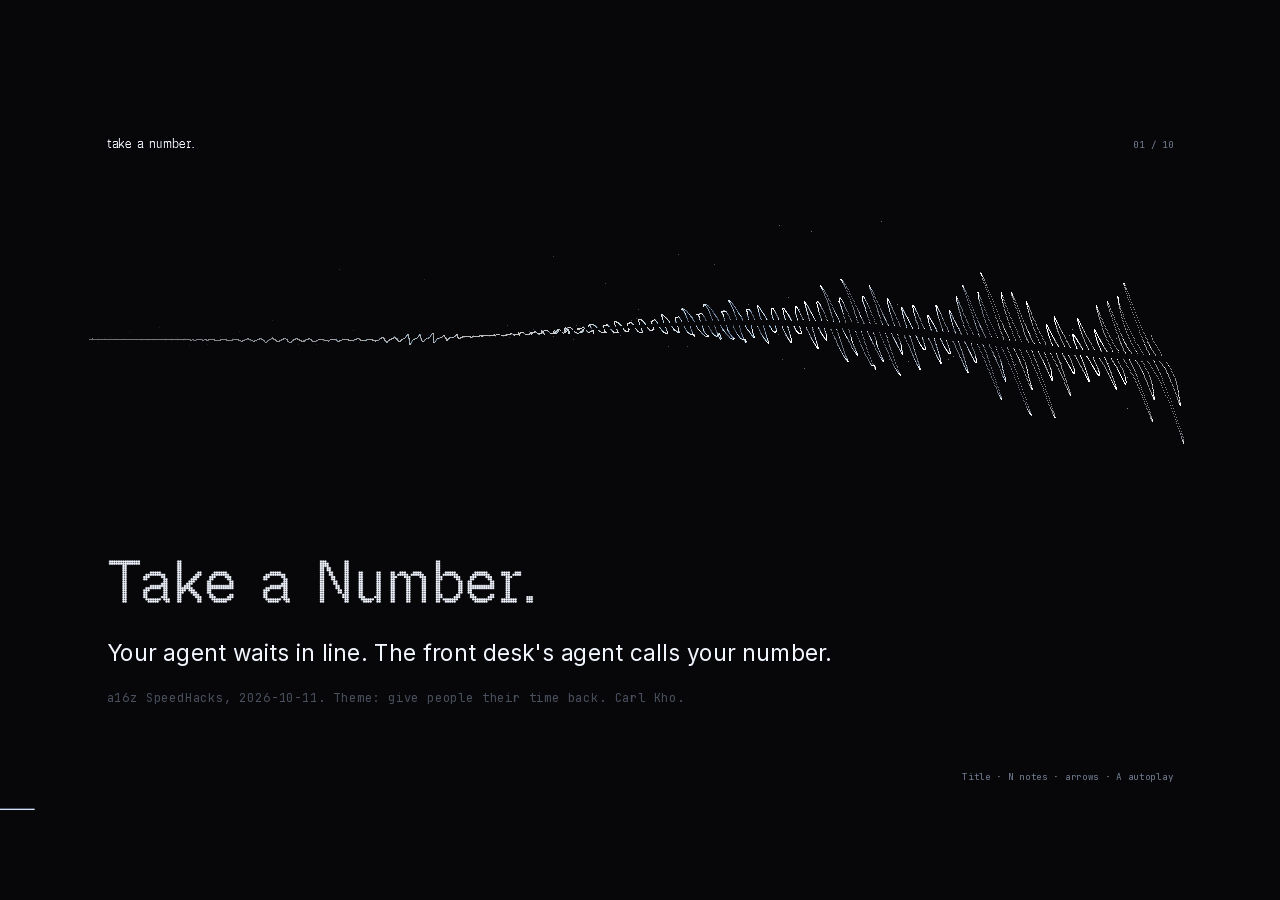
==== deck/index.html @ dac17ded "Demo page (LIVE and REPLAY), record script, real fallback chain, plainer escalation questions" ====
<!doctype html>
<html lang="en">
<head>
<meta charset="utf-8">
<meta name="viewport" content="width=device-width, initial-scale=1">
<meta name="color-scheme" content="dark">
<meta name="theme-color" content="#07070a">
<title>Take a Number. Your agent waits in line.</title>
<style>
/* somach.css: the somach signal language, one stylesheet for every surface.
   Spec: /Users/carl/Downloads/carl/DESIGN_SYSTEM.md (read it first; this file implements it).
   Source of the look: https://somach.life hero, repo /Users/carl/Downloads/carl/md-somach-inc/website.
   Fonts resolve relative to this file (fonts/). For a standalone page run
   `python3 /Users/carl/CODELocalProjects/lifeos/design/kit.py inline page.html`, which inlines
   this file with the fonts as data: URIs. Served apps copy fonts/ and keep the urls same-origin. */

/* ---------- Faces (OFL, licences in fonts/) ---------- */
@font-face { font-family: "Geist Pixel Circle"; src: url("[data-uri]") format("woff2");
  font-weight: 400; font-style: normal; font-display: swap; }
@font-face { font-family: "Geist Pixel Square"; src: url("[data-uri]") format("woff2");
  font-weight: 400; font-style: normal; font-display: swap; }
@font-face { font-family: "Inter"; src: url("[data-uri]") format("woff2");
  font-weight: 100 900; font-style: normal; font-display: swap;
  unicode-range: U+0000-00FF, U+0131, U+0152-0153, U+02BB-02BC, U+02C6, U+02DA, U+02DC, U+0304, U+0308, U+0329, U+2000-206F, U+20AC, U+2122, U+2191, U+2193, U+2212, U+2215, U+FEFF, U+FFFD; }
@font-face { font-family: "JetBrains Mono"; src: url("[data-uri]") format("woff2");
  font-weight: 100 800; font-style: normal; font-display: swap;
  unicode-range: U+0000-00FF, U+0131, U+0152-0153, U+02BB-02BC, U+02C6, U+02DA, U+02DC, U+0304, U+0308, U+0329, U+2000-206F, U+20AC, U+2122, U+2191, U+2193, U+2212, U+2215, U+FEFF, U+FFFD; }

/* ---------- Tokens (contrast is on --void) ---------- */
:root {
  color-scheme: dark;
  --void: #07070a;                          /* page, canvas clear, theme-color */
  --paper: #f2f6ff;                         /* 18.59:1 headlines, titles, primary fill */
  --paper-soft: #a8b4c8;                    /*  9.61:1 body, lede, ok status; dimmest text over a canvas */
  --paper-mute: #737f93;                    /*  4.97:1 meta, eyebrows, index, placeholder, dates in tools */
  --glow: #cfe2ff;                          /* 15.31:1 THE accent: live, hover, focus, selected, wordmark period */
  --fail: #f0b8b0;                          /* 11.68:1 act now */
  --warn: #dbc895;                          /* 12.17:1 act soon */
  --hair: rgba(180, 200, 230, .14);         /*  1.26:1 decorative rules only */
  --line: rgba(180, 200, 230, .28);         /*  1.84:1 table header rule, blockquote rule (decorative) */
  --line-control: #5d6878;                  /*  3.56:1 input and ghost-button borders */
  --line-focus: rgba(207, 226, 255, .55);   /*  5.00:1 focused input border */
  --tint-focus: rgba(255, 255, 255, .04);   /* focused input fill; placeholder stays 4.65:1 */
  --selection: rgba(190, 215, 255, .24);

  --pixel: "Geist Pixel Circle", "JetBrains Mono", ui-monospace, monospace;    /* 20px and up only */
  --pixel-sm: "Geist Pixel Square", "JetBrains Mono", ui-monospace, monospace; /* 11 to 19px */
  --sans: "Inter", system-ui, -apple-system, "Helvetica Neue", sans-serif;
  --mono: "JetBrains Mono", ui-monospace, SFMono-Regular, Menlo, monospace;

  --max: 1200px;
  --gutter: clamp(28px, 12vw, 210px);       /* landing and reading: the zoomed-out look */
}
@media (max-width: 860px) { :root { --gutter: clamp(20px, 6vw, 32px); } }
.tool { --gutter: clamp(16px, 4vw, 48px); }  /* dashboards spend width on data */

/* ---------- Base ---------- */
*, *::before, *::after { box-sizing: border-box; }
html { background: var(--void); font-synthesis: none; -webkit-text-size-adjust: 100%; }
body { margin: 0; background: var(--void); color: var(--paper-soft);
  font: 400 .85rem/1.7 var(--sans); -webkit-font-smoothing: antialiased; }
.tool { font-size: 14px; line-height: 1.5; }
h1, h2, h3, h4, h5, h6, p, ul, ol, figure, blockquote { margin: 0; }
p { text-wrap: pretty; }
em, i, cite { font-style: normal; color: var(--paper); }      /* no italic face is loaded */
strong, b { font-weight: 600; color: var(--paper); }
code, kbd, samp, pre { font-family: var(--mono); font-variant-ligatures: none; }
.num, .tabular { font-variant-numeric: tabular-nums; }
a { color: var(--paper); text-decoration: underline 1px var(--paper-mute); text-underline-offset: 3px; }
a:hover { color: var(--glow); text-decoration-color: var(--glow); }
hr { border: 0; border-top: 1px solid var(--hair); margin: 0; }
:focus-visible { outline: 2px solid var(--glow); outline-offset: 3px; }   /* never a radius */
::selection { background: var(--selection); color: #fff; }
.sr-only { position: absolute; width: 1px; height: 1px; margin: -1px; overflow: hidden;
  clip-path: inset(50%); white-space: nowrap; border: 0; }

/* ---------- Type roles ---------- */
.display-1, .display-2, .verdict, .numeral, .prose h1 {
  font-family: var(--pixel); font-weight: 400; letter-spacing: .01em; color: var(--paper); text-wrap: balance; hyphens: none; }
.display-1 { font-size: clamp(1.5rem, 3.4vw, 2.6rem); line-height: 1.1; max-width: 14em; }
.display-2 { font-size: clamp(1.25rem, 2.4vw, 1.9rem); line-height: 1.15; max-width: 18em; }
.numeral { font-size: clamp(2rem, 5vw, 3.6rem); line-height: 1; letter-spacing: 0; }
.px { font-family: var(--pixel-sm); font-weight: 400; letter-spacing: .04em; }    /* 11 to 19px labels */
.wordmark { font: 400 14px/1 var(--pixel-sm); letter-spacing: .02em; color: var(--paper); text-decoration: none; }
.wordmark i { color: var(--glow); }
.lede { font-size: clamp(.82rem, 1vw, .92rem); line-height: 1.62; color: var(--paper-soft); max-width: 32em; }
.title { font: 600 1rem/1.3 var(--sans); letter-spacing: -.02em; color: var(--paper); }
.eyebrow { font: 500 11px/16px var(--mono); letter-spacing: .2em; text-transform: uppercase; color: var(--paper-mute); }
.index { font: 400 11px/16px var(--mono); letter-spacing: .2em; color: var(--paper-mute); }
.meta { font: 400 11px/16px var(--mono); letter-spacing: .04em; color: var(--paper-mute); }

/* ---------- Controls: hard corners, 44px, on void ---------- */
input, button, select, textarea { font: inherit; color: inherit; border-radius: 0; }
.label { display: block; margin-bottom: 8px; font: 500 11px/16px var(--mono); letter-spacing: .12em;
  text-transform: uppercase; color: var(--paper-mute); }
.field { min-height: 44px; padding: 11px 13px; font: 400 12px/1.6 var(--mono); letter-spacing: .02em;
  color: var(--paper); background: transparent; border: 1px solid var(--line-control); outline: none;
  transition: border-color .18s ease, background-color .18s ease; }
.field::placeholder { color: var(--paper-mute); opacity: 1; }
.field:focus-visible { border-color: var(--line-focus); background: var(--tint-focus); outline: 2px solid var(--glow); outline-offset: 3px; }
.field-error { margin-top: 8px; font: 400 13px/1.5 var(--sans); color: var(--fail); }
.btn { min-height: 44px; padding: 0 20px; font: 400 12px/1 var(--pixel-sm); letter-spacing: .12em;
  text-transform: uppercase; color: var(--void); background: var(--paper); border: 1px solid var(--paper);
  cursor: pointer; transition: background-color .18s ease, color .18s ease; }
.btn:hover:not(:disabled) { background: transparent; color: var(--paper); }
.btn:active:not(:disabled) { transform: translateY(1px); }
.btn:disabled { opacity: .55; cursor: default; }
.btn--ghost { color: var(--paper); background: transparent; border-color: var(--line-control); }
.btn--ghost:hover:not(:disabled) { border-color: var(--paper); }
.row { display: flex; flex-wrap: wrap; gap: 10px; }
.row .field { flex: 1 1 12rem; min-width: 0; }
@media (max-width: 860px), (pointer: coarse) { .field { font-size: 16px; } }   /* iOS zooms below 16px */
@media (max-width: 860px) { .row .field, .row .btn { flex: 1 1 100%; } }

/* ---------- Page frame ---------- */
.page { max-width: var(--max); margin: 0 auto; padding: 0 var(--gutter) 64px; }
.page.flush { padding-bottom: 0; }
.section { padding: clamp(64px, 8vw, 104px) 0; border-top: 1px solid var(--hair); }
.measure { max-width: 32em; }   /* about 66 characters of Inter; left-aligned, never centred */
.measure > p + p { margin-top: 18px; }

/* ---------- Landing hero (somach.life) ---------- */
.signal-hero { position: relative; min-height: 100svh; display: flex; flex-direction: column; overflow: hidden; }
.signal-field { position: absolute; inset: 0; width: 100%; height: 100%; z-index: 0; display: block;
  /* The scrim as a mask on the dots, not a void layer over void (that layer bands). */
  -webkit-mask-image: linear-gradient(to top, rgba(0,0,0,.04) 0%, rgba(0,0,0,.12) 30%, rgba(0,0,0,.8) 48%, #000 58%),
                      linear-gradient(100deg, rgba(0,0,0,.28) 0%, rgba(0,0,0,.7) 34%, #000 60%);
  -webkit-mask-composite: source-in;
  mask-image: linear-gradient(to top, rgba(0,0,0,.04) 0%, rgba(0,0,0,.12) 30%, rgba(0,0,0,.8) 48%, #000 58%),
              linear-gradient(100deg, rgba(0,0,0,.28) 0%, rgba(0,0,0,.7) 34%, #000 60%);
  mask-composite: intersect; }
.signal-mast { position: relative; z-index: 2; width: 100%; max-width: var(--max); margin: 0 auto;
  padding: clamp(24px, 4vw, 44px) var(--gutter) 0; display: flex; align-items: baseline; gap: 18px; }
.signal-hero-inner { position: relative; z-index: 2; width: 100%; max-width: var(--max);
  margin: auto auto 0; padding: 0 var(--gutter) clamp(40px, 6vw, 72px); }
.signal-hero-copy { max-width: 26rem; }
.signal-hero-copy .lede { margin-top: 16px; }
.signal-hero-copy .row { margin-top: 28px; }
@media (max-width: 860px) {
  .signal-hero { min-height: auto; }
  .signal-field { position: relative; height: 46svh; min-height: 260px; max-height: 420px;
    -webkit-mask-image: none; mask-image: none; }
  .signal-hero-inner { margin-top: 0; padding-top: clamp(18px, 4vw, 28px); padding-bottom: clamp(48px, 9vw, 72px); }
  .signal-hero-copy { max-width: none; }
}

/* Status trace: the live rule. The block is the pointer target, not the canvas. */
.trace { margin-top: 14px; padding: 10px 0; cursor: crosshair; }
.trace canvas { display: block; width: 100%; height: 56px; }
.trace--busy canvas { height: 24px; }

/* Ordered process, 2 to 4 steps only (Intent, Signal, Text). Parallel items are rows. */
.steps { display: grid; grid-template-columns: repeat(auto-fit, minmax(12rem, 1fr)); gap: clamp(28px, 4vw, 56px);
  list-style: none; padding: 0; }
.steps .title { margin-top: 14px; }
.steps p { margin-top: 10px; font-size: .82rem; line-height: 1.65; }

/* Dated list (the build log idiom; phone-first pages use it instead of a table). */
.log-list { list-style: none; padding: 0; }
.log-item { border-bottom: 1px solid var(--hair); }
.log-item:last-child { border-bottom: 0; }
.log-row { display: flex; align-items: baseline; gap: 16px; width: 100%; padding: 13px 0; background: none;
  border: 0; color: inherit; text-align: left; font: inherit; cursor: pointer; }
.log-date { flex-shrink: 0; min-width: 88px; font: 400 11.5px/1.6 var(--pixel-sm); letter-spacing: .04em; color: var(--paper-soft); }
.log-title { font-size: .84rem; color: var(--paper); transition: color .15s ease; }
button.log-row:hover .log-title, button.log-row:focus-visible .log-title { color: var(--glow); }
.log-toggle { margin-left: auto; font-family: var(--mono); color: var(--paper-mute); }
.log-detail { padding: 0 0 17px calc(88px + 16px); max-width: 36rem; font-size: .8rem; line-height: 1.65; }
.log-year { margin-top: 30px; font: 400 11px/1.6 var(--pixel-sm); letter-spacing: .16em; color: var(--paper-soft); }
@media (max-width: 640px) {
  .log-row { display: block; position: relative; padding-right: 28px; }
  .log-date { display: block; margin-bottom: 3px; }
  .log-toggle { position: absolute; right: 0; top: 12px; }
  .log-detail { padding-left: 0; }
}

/* NOW line. The live dot pulses twice (4.8 s), then holds: WCAG 2.2.2. */
.now { display: flex; align-items: baseline; gap: 12px; margin-top: 24px; }
.now-label { flex-shrink: 0; display: inline-flex; align-items: center; gap: 8px; font: 400 11px/1 var(--pixel-sm);
  letter-spacing: .08em; text-transform: uppercase; color: var(--glow); }
.now-dot { display: inline-block; width: 7px; height: 7px; border-radius: 50%; background: var(--glow);
  box-shadow: 0 0 10px var(--glow); animation: pulse 2.4s ease-in-out 2; }
@keyframes pulse { 50% { opacity: .3; } }

/* ---------- Tools: mast, verdict, readouts, regions ---------- */
.mast { display: flex; align-items: baseline; gap: 16px; padding: 24px 0 32px; }
.mast .meta { margin-left: auto; }
.verdict { margin: 0; font-size: clamp(1.25rem, 2.4vw, 1.9rem); line-height: 1.15; max-width: 24em; }
.verdict.fail { color: var(--fail); }
.verdict + .meta { margin-top: 8px; }
.readouts { display: grid; grid-template-columns: repeat(auto-fill, minmax(160px, 1fr)); column-gap: 24px; margin: 32px 0; }
.readout { border-top: 1px solid var(--hair); padding-top: 16px; }
.readout b { display: block; font: 400 28px/1 var(--pixel); color: var(--paper); }
.readout b.live { font-family: var(--mono); font-weight: 400; }   /* numbers that update live use Mono */
.readout span { display: block; margin-top: 8px; font: 500 11px/16px var(--mono); letter-spacing: .12em;
  text-transform: uppercase; color: var(--paper-mute); }
.region { border-top: 1px solid var(--hair); padding: 24px 0 32px; }
.region.fail { border-top-color: var(--fail); }
.region-head { display: flex; align-items: baseline; gap: 12px; margin: 0 0 16px; font: 500 11px/16px var(--mono);
  letter-spacing: .2em; text-transform: uppercase; color: var(--paper-mute); }
.region-head .st { margin-left: auto; }
.empty { margin: 0; padding: 16px 0; font: 400 13px/1.5 var(--sans); color: var(--paper-mute); }
.empty.err { color: var(--fail); }

/* ---------- Status: a dot plus a word, always both ----------
   filled = the signal arrived; ring = an expected signal is missing.
   Warm means act (fail now, warn soon). Cool means fine. */
.st { white-space: nowrap; font: 500 11px/16px var(--mono); letter-spacing: .08em; text-transform: uppercase; }
.st::before { content: ""; display: inline-block; width: 6px; height: 6px; margin-right: 8px; border-radius: 50%;
  background: currentColor; vertical-align: 1px; }
.st.ok { color: var(--paper-soft); }
.st.fail, .st.stale { color: var(--fail); }
.st.warn, .st.deferred { color: var(--warn); }
.st.running { color: var(--glow); }
.st.off { color: var(--paper-mute); }
.st:is(.stale, .deferred, .off)::before { background: none; border: 1.5px solid currentColor; }
.st.running::before { box-shadow: 0 0 10px var(--glow); animation: pulse 2.4s ease-in-out 2; }

/* ---------- Tables ---------- */
.tbl-wrap { margin: 0 -6px; padding: 0 6px; }   /* room for focus rings */
.tbl { width: 100%; border-collapse: collapse; font: 400 13px/20px var(--sans); }
.tbl th { position: sticky; top: 0; z-index: 1; background: var(--void); padding: 0 12px 8px; text-align: left;
  vertical-align: bottom; white-space: nowrap; border-bottom: 1px solid var(--line);
  font: 500 11px/16px var(--mono); letter-spacing: .1em; text-transform: uppercase; color: var(--paper-mute); }
.tbl td { padding: 8px 12px; border-bottom: 1px solid var(--hair); vertical-align: baseline; }
.tbl tr:last-child td { border-bottom: 0; }
.tbl :is(th, td):first-child { padding-left: 0; }
.tbl :is(th, td):last-child { padding-right: 0; }
.tbl td.t { color: var(--paper); }
.tbl td.t a { color: inherit; text-decoration: none; }
.tbl td.t a:hover { color: var(--glow); }
.tbl :is(td.id, td.num, td.date) { font: 400 12px/20px var(--mono); white-space: nowrap; }
.tbl td.date { color: var(--paper-mute); }
.tbl .num { text-align: right; }
.tbl td.sum { max-width: 48ch; }
@media (max-width: 860px) { .tbl-wrap { overflow-x: auto; } .tbl .p3 { display: none; } }
@media (max-width: 640px) { .tbl .p2 { display: none; } }
@media (pointer: coarse) { .tbl td { padding-block: 12px; } }

/* Dot-series charts (SomachSignal.drawDotSeries); size the canvas, the script fills it. */
.spark { display: inline-block; width: 96px; height: 20px; vertical-align: -4px; }
.chart { display: block; width: 100%; height: 120px; }

/* ---------- Reading (mdview, generated records) ---------- */
.prose { max-width: 32em; font: 400 16px/1.65 var(--sans); color: var(--paper-soft); }
.prose > * + * { margin-top: 16px; }
.prose h1 { font-size: 32px; line-height: 1.15; margin-bottom: 8px; }
.prose h1.long { font: 600 28px/1.2 var(--sans); letter-spacing: -.01em; }   /* titles over 40 characters */
.prose h2 { margin-top: 48px; padding-top: 24px; border-top: 1px solid var(--hair);
  font: 600 20px/1.3 var(--sans); letter-spacing: -.01em; color: var(--paper); }
.prose h3 { margin-top: 32px; font: 600 16px/1.35 var(--sans); color: var(--paper); }
.prose :is(h4, h5, h6) { margin-top: 24px; font: 500 11px/16px var(--mono); letter-spacing: .2em;
  text-transform: uppercase; color: var(--paper-mute); }
.prose :is(ul, ol) { padding-left: 24px; }
.prose li + li { margin-top: 4px; }
.prose li::marker { color: var(--paper-mute); }
.prose ol > li::marker { font: 400 12px var(--mono); }
.prose blockquote { padding-left: 16px; border-left: 1px solid var(--line); }
.prose :not(pre) > code { padding: 1px 4px; font-size: .875em; color: var(--paper); background: rgba(180, 200, 230, .07); }
.prose pre { padding: 16px 0; overflow-x: auto; border-top: 1px solid var(--hair); border-bottom: 1px solid var(--hair);
  font: 400 13px/20px var(--mono); color: var(--paper); }
.prose table { width: 100%; border-collapse: collapse; font-size: 14px; }
.prose th { padding: 0 12px 8px 0; text-align: left; border-bottom: 1px solid var(--line);
  font: 500 11px/16px var(--mono); letter-spacing: .1em; text-transform: uppercase; color: var(--paper-mute); }
.prose td { padding: 8px 12px 8px 0; border-bottom: 1px solid var(--hair); }
.prose img { max-width: 100%; height: auto; }
.prose .src { font: 400 11px/16px var(--mono); color: var(--paper-mute); word-break: break-all; }

/* ---------- Motion and failure ---------- */
@media (prefers-reduced-motion: reduce) {
  *, *::before, *::after { animation: none !important; transition: none !important; scroll-behavior: auto !important; }
}
/* Silence is the bug: kit.py's font check sets this attribute when a face fails to load. */
html[data-fonts-missing]::before { content: "FONTS MISSING: " attr(data-fonts-missing); position: fixed; inset: 0 0 auto;
  z-index: 2147483647; padding: 6px 12px; font: 12px/1.4 ui-monospace, monospace; color: var(--void); background: var(--fail); }

</style>
<style>
/* One 1920x1080 stage, one timeline. window.seek(ms) is the only clock, so a keypress, autoplay, the PDF and a
   frame-by-frame render all draw the same thing. Source: deck/src.html. Build: kit.py inline src.html -o index.html */
html,body{height:100%;overflow:hidden;background:var(--void)}
#stage{position:fixed;left:50%;top:50%;width:1920px;height:1080px;transform:translate(-50%,-50%) scale(var(--s,1));transform-origin:center center;background:var(--void)}
.beat{position:absolute;inset:0;display:none;width:1920px;height:1080px;overflow:hidden;background:var(--void)}
.beat.cur{display:block}
canvas.dots{position:absolute;left:0;top:0;width:1920px;height:1080px}
#field{position:absolute!important;left:0;top:0;width:1920px!important;height:1080px!important;min-height:0;max-height:none}
.t{position:absolute;left:160px;font-family:var(--pixel);font-weight:400;color:var(--paper);letter-spacing:.01em;line-height:1.1;white-space:nowrap;will-change:transform,opacity}
.t.h{font-size:88px}
.t.m{font-size:56px}
.t.s{font-size:40px;color:var(--paper-soft)}
.i{position:absolute;left:160px;font:400 28px/1.4 var(--sans);color:var(--paper-soft);white-space:nowrap}
.i.p{color:var(--paper)}
.mn{position:absolute;font:400 18px/24px var(--mono);letter-spacing:.04em;color:var(--paper-mute);white-space:nowrap}
.code{position:absolute;font:400 36px/1.2 var(--mono);color:var(--paper);white-space:nowrap;font-variant-ligatures:none}
.px{position:absolute;font:400 20px/24px var(--pixel-sm);letter-spacing:.04em;color:var(--paper-soft);white-space:nowrap}
.glow{color:var(--glow)}
.fail{color:var(--fail)}
.warn{color:var(--warn)}
.mute{color:var(--paper-mute)}
.wm{position:absolute;left:160px;top:72px;font-size:18px}
.pg{position:absolute;right:160px;top:72px;font:400 14px/20px var(--mono);letter-spacing:.04em;color:var(--paper-mute)}
#hud{position:absolute;right:160px;bottom:40px;font:400 14px/20px var(--mono);letter-spacing:.04em;color:var(--paper-mute)}
#bar{position:absolute;left:0;bottom:0;height:2px;background:var(--glow);width:0}
.word{display:inline-block;will-change:transform,opacity}
#drawer{position:absolute;left:0;right:0;bottom:0;background:var(--void);border-top:1px solid var(--line);padding:20px 160px 28px;font:400 20px/29px var(--sans);display:none;max-height:420px;overflow:auto;color:var(--paper-soft);z-index:9}
body.shownotes #drawer{display:block}
#drawer .k{font:400 14px/20px var(--mono);letter-spacing:.04em;color:var(--paper-mute);margin-bottom:8px}
#drawer p{margin:0 0 8px}
#drawer p b{color:var(--glow);font-weight:400}
/* print: every beat stacked at its last frame, one per page */
html.print,body.print{overflow:visible;height:auto}
body.print #stage{position:static;transform:none;width:1920px;height:auto}
body.print .beat{position:relative;display:block;page-break-after:always;break-after:page}
body.print #hud,body.print #bar,body.print #drawer{display:none}
/* phone: every beat stacked at its last frame, scaled to the width, notes under each */
html.phone,body.phone{overflow:auto;height:auto}
body.phone #stage{position:static;transform:none;width:100%;height:auto}
body.phone .beat{position:relative;display:block;transform-origin:top left;transform:scale(var(--k));margin-bottom:calc(1080px * var(--k) - 1080px)}
body.phone #hud,body.phone #bar,body.phone #drawer{display:none}
body.phone .pnotes{padding:12px 16px 28px;border-top:1px solid var(--hair);font:400 15px/1.5 var(--sans);color:var(--paper-soft);background:var(--void)}
body.phone .pnotes p{margin:0 0 8px}
body.phone .pnotes b{color:var(--glow);font-weight:400}
body.phone .pnotes .k{font:400 11px/16px var(--mono);letter-spacing:.04em;color:var(--paper-mute);margin-bottom:6px}
</style>
</head>
<body>
<div id="stage">
  <div id="beats"></div>
  <div id="hud"></div>
  <div id="bar"></div>
  <div id="drawer"></div>
</div>
<script>
/* signal.js: the somach signal material for any page, no dependencies.
 *
 * Port of SignalField.tsx and StatusTrace.tsx from the somach.life repo
 * (/Users/carl/Downloads/carl/md-somach-inc/website/components/signal/, commit bd3e145).
 * The drawing math is copied expression for expression, so a frame drawn here is
 * pixel-identical to the live site; `node verify.mjs` checks exactly that.
 * Behaviour follows /Users/carl/Downloads/carl/DESIGN_SYSTEM.md section 6: settle after
 * 5 s without input, pause offscreen and in background tabs, 60 fps cap, touch pluck,
 * one static frame under prefers-reduced-motion.
 *
 * Classic script, defines window.SomachSignal. In a standalone file inline it in a
 * <script> (kit.py inline does that); in a served app load it same-origin.
 *
 *   SomachSignal.mountSignalField(canvas, opts) -> { destroy, pause, resume, surge(on) }
 *   SomachSignal.mountStatusTrace(canvas, opts) -> { destroy, pause, resume, burst(power, u) }
 *   SomachSignal.drawSignalFrame(canvas, { t: 6.2 })   static strand (OG images, PDFs, slides)
 *   SomachSignal.drawTraceFrame(canvas, { t: 3.1 })    static trace
 *   SomachSignal.drawDotSeries(canvas, values, opts)    a page's own data in the dot material
 */
(function (root) {
  "use strict";

  const { sin, cos, min, max, floor, round, abs, random, exp } = Math;
  const VOID = "#07070a";

  // ---------------------------------------------------------------- the strand

  const VW = 1400;
  const VH = 440;
  const X_LEAD = 0.07 * VW;
  const X_SPAN = 0.84 * VW;
  // Bands split the point INDEX range (not u): stop = floor(end * count).
  const BANDS = [
    { end: 0.34, fill: "rgba(126,158,204,0.34)" },
    { end: 0.64, fill: "rgba(174,204,240,0.40)" },
    { end: 0.85, fill: "rgba(220,236,255,0.46)" },
    { end: 1.0, fill: "rgba(246,250,255,0.55)" },
  ];

  const FIELD_DEFAULTS = {
    interactionEl: undefined, // default canvas.parentElement
    surgeEl: undefined, // default interactionEl.querySelector(".signal-title")
    orientation: "auto", // "auto" | "landscape" | "vertical"
    verticalQuery: "(max-width: 860px)",
    opaque: false, // true = clear to void (live site, with the overlay scrim); false = transparent, use the CSS mask
    t0: 0.6,
    tStatic: 6.2,
    maxPoints: 30000,
    minPoints: 11000,
    dprCap: 2,
    maxFps: 60,
    idleStopMs: 5000, // 0 = never settle (breaks WCAG 2.2.2 unless the page has a pause control)
    pauseOffscreen: true,
  };

  function smoothstep(x) {
    const v = min(1, max(0, x));
    return v * v * (3 - 2 * v);
  }

  function gauss(x, sigma) {
    return exp(-(x * x) / (2 * sigma * sigma));
  }

  function dprOf(cap) {
    return min(root.devicePixelRatio || 1, cap);
  }

  function decorate(canvas) {
    if (!canvas.hasAttribute("role") && !canvas.hasAttribute("aria-label")) {
      canvas.setAttribute("aria-hidden", "true");
      canvas.setAttribute("role", "presentation");
    }
  }

  function fieldGeometry(canvas, o) {
    const dpr = dprOf(o.dprCap);
    const rect = canvas.getBoundingClientRect();
    const width = max(1, floor(rect.width * dpr));
    const height = max(1, floor(rect.height * dpr));
    // Assigning canvas.width clears the bitmap even when unchanged.
    if (canvas.width !== width) canvas.width = width;
    if (canvas.height !== height) canvas.height = height;
    const dot = max(1, round(dpr));
    const rotated =
      o.orientation === "vertical" ? true
      : o.orientation === "landscape" ? false
      : root.matchMedia(o.verticalQuery).matches;
    const u0 = rotated ? 0.3 : 0;
    const xStart = X_LEAD + u0 * X_SPAN;
    const xEnd = X_LEAD + X_SPAN;
    const usedLength = xEnd - xStart;
    let scale, originX, originY, pixelLength;
    if (rotated) {
      const inset = height * 0.03;
      const avail = height - inset * 2;
      scale = min(avail / usedLength, width / (VH * 0.9));
      originX = width / 2;
      originY = inset + (avail - usedLength * scale) / 2 - xStart * scale;
      pixelLength = usedLength * scale;
    } else {
      scale = width / VW;
      originX = 0;
      const cssHeight = rect.height;
      const lift = min(1, max(0, (cssHeight - 600) / 200));
      const anchor = 0.26 + lift * 0.14;
      originY = height * anchor - (VH / 2) * scale;
      pixelLength = usedLength * scale;
    }
    const count = floor(min(o.maxPoints, max(o.minPoints, pixelLength * 16)));
    return { dpr, width, height, dot, rotated, u0, scale, originX, originY, count };
  }

  function drawField(ctx, G, st, opaque) {
    const { width, height, dot, rotated, u0, scale, originX, originY, count } = G;
    const t = st.t;
    const energy = st.energy;
    const pr = min(width, height) * 0.24;
    const pr2 = pr * pr;
    const plucked = st.pStrength > 0.01;

    if (opaque) {
      ctx.fillStyle = VOID;
      ctx.fillRect(0, 0, width, height);
    } else {
      ctx.clearRect(0, 0, width, height);
    }
    ctx.globalCompositeOperation = "lighter";

    let i = 1;
    for (let b = 0; b < BANDS.length; b++) {
      const stop = floor(BANDS[b].end * count);
      ctx.fillStyle = BANDS[b].fill;
      for (; i <= stop; i++) {
        const u = u0 + (i / count) * (1 - u0);
        const s = u * 46;
        const g = smoothstep((u - 0.04) / 0.92);
        const k = (3 + cos(s - t)) * cos(i / 31);
        const e = s / 7 - 12;
        const d = (k * k + e * e) / 26;
        const c = d - t / 3;
        const q =
          2.5 * sin(k * 2) +
          0.35 / k +
          (s / 20) * k * (8 + 2.5 * sin(e * 41 - d * 3.5 + t));

        const vx = X_LEAD + u * X_SPAN + q * 0.4 * g;
        const vy =
          VH / 2 +
          (q * sin(c) * 0.85 + 20 * sin(t / 4 + e)) *
            (0.1 + g * (0.85 + energy * 0.4));

        let x = rotated ? originX + (VH / 2 - vy) * scale : originX + vx * scale;
        let y = rotated ? originY + vx * scale : originY + vy * scale;

        if (plucked) {
          const dx = x - st.px;
          const dy = y - st.py;
          const d2 = dx * dx + dy * dy;
          if (d2 < pr2) {
            const f = 1 - d2 / pr2;
            const wob =
              sin(t * 9 + u * 90) *
              f * f * st.pStrength * pr * 0.2 * (1 - g * 0.45);
            if (rotated) x += wob;
            else y += wob;
          }
        }

        if (x < 0 || x >= width || y < 0 || y >= height) continue;
        ctx.fillRect(x | 0, y | 0, dot, dot);
      }
    }
    ctx.globalCompositeOperation = "source-over";
  }

  function fieldState(t) {
    return { t, energy: 0, energyTarget: 0, px: 0, py: 0, pTX: 0, pTY: 0, pStrength: 0, pTarget: 0, rest: 1 };
  }

  function drawSignalFrame(canvas, options) {
    const o = Object.assign({}, FIELD_DEFAULTS, { t: FIELD_DEFAULTS.tStatic, energy: 0 }, options || {});
    decorate(canvas);
    const ctx = canvas.getContext("2d", { alpha: !o.opaque });
    if (!ctx) throw new Error("signal.js: no 2d context");
    const st = fieldState(o.t);
    st.energy = o.energy;
    drawField(ctx, fieldGeometry(canvas, o), st, o.opaque);
  }

  // One loop driver shared by both canvases: settle, offscreen, background tab,
  // reduced motion, fps cap. `step(dt, now)` advances state and returns true while
  // something is still changing; `draw()` paints.
  function makeLoop(canvas, o, hooks) {
    let raf = 0;
    let last = 0;
    let lastDraw = 0;
    let lastInput = 0;
    let paused = false;
    let visible = typeof document === "undefined" || document.visibilityState !== "hidden";
    let onscreen = true;
    let reduced = false;
    let rest = 1;

    const running = () => !reduced && !paused && visible && onscreen;

    const frame = (now) => {
      raf = 0;
      if (!running()) return;
      if (o.maxFps > 0 && lastDraw && now - lastDraw < 1000 / o.maxFps - 2.5) {
        raf = requestAnimationFrame(frame);
        return;
      }
      const dt = last ? min((now - last) / 1000, 0.05) : 0;
      last = now;
      lastDraw = now;
      const idle = !hooks.exemptFromIdle() && o.idleStopMs > 0 && now - lastInput > o.idleStopMs;
      rest += ((idle ? 0 : 1) - rest) * min(1, dt * 4);
      const changing = hooks.step(dt * rest, dt, now);
      hooks.draw();
      const settled = idle && rest < 0.01 && !changing;
      if (!settled) raf = requestAnimationFrame(frame);
    };

    const wake = () => {
      lastInput = root.performance.now();
      if (!raf && running()) {
        last = 0;
        raf = requestAnimationFrame(frame);
      }
    };

    const stop = () => {
      if (raf) cancelAnimationFrame(raf);
      raf = 0;
    };

    const onVisibility = () => {
      visible = document.visibilityState !== "hidden";
      if (visible) wake();
      else stop();
    };

    let io = null;
    if (o.pauseOffscreen && typeof IntersectionObserver !== "undefined") {
      io = new IntersectionObserver((entries) => {
        const entry = entries[entries.length - 1];
        onscreen = entry.isIntersecting;
        if (onscreen) wake();
        else stop();
      }, { threshold: 0 });
      io.observe(canvas);
    }
    document.addEventListener("visibilitychange", onVisibility);

    return {
      wake,
      stop,
      redrawIfIdle() {
        if (!raf) hooks.draw();
      },
      setReduced(r) {
        reduced = r;
        if (r) stop();
      },
      pause() {
        paused = true;
        stop();
      },
      resume() {
        paused = false;
        wake();
      },
      destroy() {
        stop();
        if (io) io.disconnect();
        document.removeEventListener("visibilitychange", onVisibility);
      },
    };
  }

  function on(el, type, fn, list) {
    if (!el) return;
    el.addEventListener(type, fn);
    list.push(() => el.removeEventListener(type, fn));
  }

  function mountSignalField(canvas, options) {
    const o = Object.assign({}, FIELD_DEFAULTS, options || {});
    if (o.interactionEl === undefined) o.interactionEl = canvas.parentElement;
    if (o.surgeEl === undefined) {
      o.surgeEl = o.interactionEl ? o.interactionEl.querySelector(".signal-title") : null;
    }
    decorate(canvas);
    const ctx = canvas.getContext("2d", { alpha: !o.opaque });
    if (!ctx) throw new Error("signal.js: no 2d context");

    const mq = root.matchMedia("(prefers-reduced-motion: reduce)");
    let st = fieldState(o.t0);
    let G = fieldGeometry(canvas, o);
    let detach = [];
    let releaseTimer = 0;
    let surgeTimer = 0;

    const loop = makeLoop(canvas, o, {
      exemptFromIdle: () => false,
      step(dtRest, dt) {
        st.t += dtRest * (0.45 + st.energy * 0.3);
        st.pStrength += (st.pTarget - st.pStrength) * min(1, dt * 5);
        st.px += (st.pTX - st.px) * min(1, dt * 10);
        st.py += (st.pTY - st.py) * min(1, dt * 10);
        st.energy += (st.energyTarget - st.energy) * min(1, dt * 4);
        return (
          abs(st.pTarget - st.pStrength) > 0.01 ||
          abs(st.energyTarget - st.energy) > 0.01 ||
          abs(st.pTX - st.px) > 0.5 ||
          abs(st.pTY - st.py) > 0.5
        );
      },
      draw() {
        drawField(ctx, G, st, o.opaque);
      },
    });

    const toDevice = (ev) => {
      const r = canvas.getBoundingClientRect();
      return [(ev.clientX - r.left) * G.dpr, (ev.clientY - r.top) * G.dpr];
    };
    const release = () => {
      clearTimeout(releaseTimer);
      releaseTimer = setTimeout(() => {
        st.pTarget = 0;
        loop.wake();
      }, 400);
    };
    const surge = (onOff) => {
      st.energyTarget = onOff ? 1 : 0;
      loop.wake();
    };

    const attach = () => {
      const zone = o.interactionEl;
      on(zone, "pointermove", (ev) => {
        const p = toDevice(ev);
        st.pTX = p[0];
        st.pTY = p[1];
        // First contact snaps, so the ripple starts under the pointer.
        if (st.pStrength < 0.02) {
          st.px = st.pTX;
          st.py = st.pTY;
        }
        st.pTarget = 1;
        loop.wake();
      }, detach);
      on(zone, "pointerdown", (ev) => {
        const p = toDevice(ev);
        st.pTX = st.px = p[0];
        st.pTY = st.py = p[1];
        st.pTarget = 1;
        clearTimeout(releaseTimer);
        loop.wake();
      }, detach);
      on(zone, "pointerup", (ev) => {
        if (ev.pointerType !== "mouse") release();
      }, detach);
      on(zone, "pointercancel", release, detach);
      on(zone, "pointerleave", (ev) => {
        if (ev.pointerType === "mouse") {
          st.pTarget = 0;
          loop.wake();
        } else {
          release();
        }
      }, detach);
      const title = o.surgeEl;
      on(title, "pointerenter", (ev) => {
        if (ev.pointerType !== "touch") surge(true);
      }, detach);
      on(title, "pointerleave", (ev) => {
        if (ev.pointerType !== "touch") surge(false);
      }, detach);
      on(title, "pointerdown", (ev) => {
        if (ev.pointerType !== "touch") return;
        surge(true);
        clearTimeout(surgeTimer);
        surgeTimer = setTimeout(() => surge(false), 1200);
      }, detach);
      on(title, "focusin", () => surge(true), detach);
      on(title, "focusout", () => surge(false), detach);
    };

    const setup = () => {
      if (mq.matches) {
        // One fixed pose, no listeners, no loop.
        loop.setReduced(true);
        st = fieldState(o.tStatic);
        G = fieldGeometry(canvas, o);
        drawField(ctx, G, st, o.opaque);
      } else {
        loop.setReduced(false);
        st = fieldState(o.t0);
        G = fieldGeometry(canvas, o);
        attach();
        loop.wake();
      }
    };
    const teardown = () => {
      detach.forEach((off) => off());
      detach = [];
      clearTimeout(releaseTimer);
      clearTimeout(surgeTimer);
      loop.stop();
    };

    const ro = new ResizeObserver(() => {
      G = fieldGeometry(canvas, o);
      loop.redrawIfIdle();
    });
    ro.observe(canvas);
    const onMq = () => {
      teardown();
      setup();
    };
    mq.addEventListener("change", onMq);
    setup();

    return {
      destroy() {
        teardown();
        ro.disconnect();
        mq.removeEventListener("change", onMq);
        loop.destroy();
      },
      pause: loop.pause,
      resume: loop.resume,
      surge,
    };
  }

  // ----------------------------------------------------------- the status trace

  const TRACE_VH = 100;
  const TRACE_DEFAULTS = {
    interactionEl: undefined, // default canvas.parentElement (the block, not the 56px canvas)
    mode: "ambient", // "ambient" (live site) | "events" (only burst() calls) | "busy" (loading)
    t0: 0,
    tStatic: 3.1,
    maxSamples: 2200,
    maxBursts: 15,
    dprCap: 2,
    maxFps: 60,
    idleStopMs: 5000,
    pauseOffscreen: true,
  };

  function seedBursts() {
    // Off-screen seeds so the line is never caught empty on first paint.
    return [
      { u: 0.2, speed: 0.055, life: 1, power: 0.55 },
      { u: -0.35, speed: 0.045, life: 1, power: 0.42 },
    ];
  }

  function traceGeometry(canvas, o) {
    const dpr = dprOf(o.dprCap);
    const rect = canvas.getBoundingClientRect();
    const width = max(1, floor(rect.width * dpr));
    const height = max(1, floor(rect.height * dpr));
    if (canvas.width !== width) canvas.width = width;
    if (canvas.height !== height) canvas.height = height;
    const dot = max(1, round(dpr));
    const count = min(o.maxSamples, max(320, floor(width / dot)));
    return { dpr, width, height, dot, count };
  }

  function drawTrace(ctx, G, s) {
    const { width, height, dot, count } = G;
    const t = s.t;
    ctx.clearRect(0, 0, width, height);
    ctx.globalCompositeOperation = "lighter";
    const midY = height / 2;
    const scaleY = height / TRACE_VH;
    for (let i = 0; i < count; i++) {
      const u = i / (count - 1);
      const x = u * (width - dot);
      let amp = 0.55 + 0.3 * sin(u * 38 + t * 1.4) * sin(u * 7 - t * 0.6);
      for (const b of s.bursts) {
        const d = u - b.u;
        const shape = d < 0 ? gauss(d, 0.009) : gauss(d, 0.042);
        amp += shape * b.power * 48 * b.life;
      }
      if (s.strength > 0.01 && s.px >= 0) {
        const d = (x - s.px) / width;
        const near = gauss(d, 0.07);
        amp += near * s.strength * (7 + 5 * sin(u * 120 + t * 16));
      }
      const wobble = sin(u * 210 + t * 5) * 0.5;
      const y = midY + (amp * wobble + sin(u * 61 - t * 2) * amp * 0.5) * scaleY;
      const heat = min(1, abs(amp) / 14);
      ctx.fillStyle = `rgba(${150 + heat * 96}, ${178 + heat * 72}, ${212 + heat * 43}, ${0.2 + heat * 0.5})`;
      ctx.fillRect(x | 0, y | 0, dot, dot);
    }
    ctx.globalCompositeOperation = "source-over";
  }

  function traceState(t, mode) {
    return { t, bursts: mode === "events" ? [] : seedBursts(), px: -1, pTargetX: -1, strength: 0, targetStrength: 0 };
  }

  function drawTraceFrame(canvas, options) {
    const o = Object.assign({}, TRACE_DEFAULTS, { t: TRACE_DEFAULTS.tStatic }, options || {});
    decorate(canvas);
    const ctx = canvas.getContext("2d", { alpha: true });
    if (!ctx) throw new Error("signal.js: no 2d context");
    drawTrace(ctx, traceGeometry(canvas, o), traceState(o.t, o.mode));
  }

  function mountStatusTrace(canvas, options) {
    const o = Object.assign({}, TRACE_DEFAULTS, options || {});
    if (o.interactionEl === undefined) o.interactionEl = canvas.parentElement;
    decorate(canvas);
    const ctx = canvas.getContext("2d", { alpha: true });
    if (!ctx) throw new Error("signal.js: no 2d context");

    const mq = root.matchMedia("(prefers-reduced-motion: reduce)");
    let s = traceState(o.t0, o.mode);
    let G = traceGeometry(canvas, o);
    let detach = [];
    let sinceSpawn = 0;
    // FIX vs the shipped component: draw the next interval once per spawn, so
    // bursts arrive irregularly (1.1 to 2.9 s) instead of near a 1.3 s metronome.
    const nextInterval = () => (o.mode === "busy" ? 0.4 + random() * 0.4 : 1.1 + random() * 1.8);
    let nextSpawn = nextInterval();
    let releaseTimer = 0;

    const spawn = (u, power) => {
      if (s.bursts.length >= o.maxBursts) return;
      s.bursts.push({ u, speed: 0.035 + random() * 0.05, life: 1, power });
    };

    const loop = makeLoop(canvas, o, {
      exemptFromIdle: () => o.mode === "busy" || (o.mode === "events" && s.bursts.length > 0),
      step(dtRest, dt) {
        s.t += dtRest;
        if (o.mode !== "events") {
          sinceSpawn += dtRest;
          if (sinceSpawn > nextSpawn) {
            sinceSpawn = 0;
            nextSpawn = nextInterval();
            spawn(-0.08, 0.3 + random() * 0.4);
          }
        }
        for (const b of s.bursts) {
          b.u += b.speed * dtRest;
          if (b.u > 0.55) b.life -= dtRest * 0.55;
        }
        for (let i = s.bursts.length - 1; i >= 0; i--) {
          if (s.bursts[i].u > 1.25 || s.bursts[i].life <= 0) s.bursts.splice(i, 1);
        }
        s.strength += (s.targetStrength - s.strength) * min(1, dt * 6);
        s.px += (s.pTargetX - s.px) * min(1, dt * 12);
        return abs(s.targetStrength - s.strength) > 0.01 || abs(s.pTargetX - s.px) > 0.5;
      },
      draw() {
        drawTrace(ctx, G, s);
      },
    });

    const xOf = (ev) => {
      const rect = canvas.getBoundingClientRect();
      return { dev: (ev.clientX - rect.left) * G.dpr, frac: (ev.clientX - rect.left) / max(1, rect.width) };
    };

    const attach = () => {
      const zone = o.interactionEl;
      on(zone, "pointermove", (ev) => {
        const p = xOf(ev);
        if (s.strength < 0.02) s.px = p.dev;
        s.pTargetX = p.dev;
        s.targetStrength = 1;
        loop.wake();
      }, detach);
      // Entering spawns a burst under the pointer: the line answers you.
      on(zone, "pointerenter", (ev) => {
        if (ev.pointerType === "touch") return;
        spawn(max(0, xOf(ev).frac - 0.02), 0.5);
        loop.wake();
      }, detach);
      on(zone, "pointerdown", (ev) => {
        if (ev.pointerType === "mouse") return;
        const p = xOf(ev);
        s.px = s.pTargetX = p.dev;
        s.targetStrength = 1;
        spawn(max(0, p.frac - 0.02), 0.5);
        clearTimeout(releaseTimer);
        loop.wake();
      }, detach);
      const release = () => {
        clearTimeout(releaseTimer);
        releaseTimer = setTimeout(() => {
          s.targetStrength = 0;
          loop.wake();
        }, 400);
      };
      on(zone, "pointerup", (ev) => {
        if (ev.pointerType !== "mouse") release();
      }, detach);
      on(zone, "pointercancel", release, detach);
      on(zone, "pointerleave", (ev) => {
        if (ev.pointerType === "mouse") {
          s.targetStrength = 0;
          loop.wake();
        } else {
          release();
        }
      }, detach);
    };

    const setup = () => {
      if (mq.matches) {
        loop.setReduced(true);
        s = traceState(o.tStatic, o.mode);
        G = traceGeometry(canvas, o);
        drawTrace(ctx, G, s);
      } else {
        loop.setReduced(false);
        s = traceState(o.t0, o.mode);
        G = traceGeometry(canvas, o);
        attach();
        loop.wake();
      }
    };
    const teardown = () => {
      detach.forEach((off) => off());
      detach = [];
      clearTimeout(releaseTimer);
      loop.stop();
    };

    const ro = new ResizeObserver(() => {
      G = traceGeometry(canvas, o);
      loop.redrawIfIdle();
    });
    ro.observe(canvas);
    const onMq = () => {
      teardown();
      setup();
    };
    mq.addEventListener("change", onMq);
    setup();

    return {
      destroy() {
        teardown();
        ro.disconnect();
        mq.removeEventListener("change", onMq);
        loop.destroy();
      },
      pause: loop.pause,
      resume: loop.resume,
      // One real event, one burst. Never fake events on a dashboard.
      burst(power, u) {
        spawn(u === undefined ? 0.02 : u, power === undefined ? 0.5 : power);
        if (mq.matches) drawTrace(ctx, G, s);
        else loop.wake();
      },
    };
  }

  // ------------------------------------------------------ data in the material

  const SERIES_DEFAULTS = {
    color: "#a8b4c8", // paper-soft
    lastColor: "#cfe2ff", // glow, the newest sample only
    outColor: "#f0b8b0", // fail, samples past the threshold
    threshold: null,
    thresholdAbove: true, // true: values > threshold are out; false: values < threshold
    min: null,
    max: null,
    dot: 2, // CSS px per sample
    join: true, // 1 CSS px dots every 2 CSS px between samples
    fade: false, // older samples dimmer (.35 to 1)
    pad: 2, // CSS px
    dprCap: 2,
    label: "", // aria-label; generated from the data when empty
    unit: "",
  };

  function drawDotSeries(canvas, values, options) {
    const o = Object.assign({}, SERIES_DEFAULTS, options || {});
    const ctx = canvas.getContext("2d", { alpha: true });
    if (!ctx) throw new Error("signal.js: no 2d context");
    const dpr = dprOf(o.dprCap);
    const rect = canvas.getBoundingClientRect();
    const width = max(1, floor(rect.width * dpr));
    const height = max(1, floor(rect.height * dpr));
    if (canvas.width !== width) canvas.width = width;
    if (canvas.height !== height) canvas.height = height;
    ctx.clearRect(0, 0, width, height);

    const pts = [];
    (values || []).forEach((v, i) => {
      if (typeof v === "number" && isFinite(v)) pts.push([i, v]);
    });
    const n = (values || []).length;
    const unit = o.unit ? " " + o.unit : "";
    canvas.setAttribute("role", "img");
    canvas.removeAttribute("aria-hidden");
    if (!pts.length) {
      canvas.setAttribute("aria-label", o.label || "No data");
      return;
    }
    const vals = pts.map((p) => p[1]);
    const lo = o.min !== null ? o.min : Math.min.apply(null, vals);
    const hi = o.max !== null ? o.max : Math.max.apply(null, vals);
    const span = hi - lo || 1;
    const dotPx = max(1, round(o.dot * dpr));
    const one = max(1, round(dpr));
    const pad = o.pad * dpr;
    const xOf = (i) => pad + (n > 1 ? i / (n - 1) : 0.5) * (width - 2 * pad - dotPx);
    const yOf = (v) => pad + (1 - (v - lo) / span) * (height - 2 * pad - dotPx);
    const isOut = (v) =>
      o.threshold !== null && (o.thresholdAbove ? v > o.threshold : v < o.threshold);

    if (o.join) {
      ctx.fillStyle = o.color;
      ctx.globalAlpha = 0.55;
      const step = 2 * dpr;
      for (let k = 1; k < pts.length; k++) {
        const x0 = xOf(pts[k - 1][0]) + dotPx / 2;
        const y0 = yOf(pts[k - 1][1]) + dotPx / 2;
        const x1 = xOf(pts[k][0]) + dotPx / 2;
        const y1 = yOf(pts[k][1]) + dotPx / 2;
        const len = Math.hypot(x1 - x0, y1 - y0);
        const m = floor(len / step);
        for (let j = 1; j < m; j++) {
          const f = j / m;
          ctx.fillRect((x0 + (x1 - x0) * f) | 0, (y0 + (y1 - y0) * f) | 0, one, one);
        }
      }
      ctx.globalAlpha = 1;
    }
    pts.forEach((p, k) => {
      const last = k === pts.length - 1;
      ctx.globalAlpha = o.fade && !last ? 0.35 + 0.65 * (k / max(1, pts.length - 1)) : 1;
      ctx.fillStyle = isOut(p[1]) ? o.outColor : last ? o.lastColor : o.color;
      const size = last ? max(dotPx, round(3 * dpr)) : dotPx;
      ctx.fillRect(xOf(p[0]) | 0, yOf(p[1]) | 0, size, size);
    });
    ctx.globalAlpha = 1;

    const latest = vals[vals.length - 1];
    canvas.setAttribute(
      "aria-label",
      o.label || `${pts.length} samples, latest ${latest}${unit}, range ${lo}${unit} to ${hi}${unit}`
    );
  }

  root.SomachSignal = {
    mountSignalField,
    mountStatusTrace,
    drawSignalFrame,
    drawTraceFrame,
    drawDotSeries,
    VERSION: "2026-10-02",
  };
})(typeof window !== "undefined" ? window : globalThis);

</script>
<script>
(function(){
'use strict';
const Q=new URLSearchParams(location.search);
const PRINT=Q.get('print')==='1';
const RENDER=Q.has('t')||Q.get('render')==='1';
const AUTOPLAY=Q.get('autoplay')==='1';
const $=(s,r)=>(r||document).querySelector(s);
const stage=$('#stage');const host=$('#beats');
const clamp=(x,a,b)=>Math.max(a,Math.min(b,x));
const seg=(ms,a,d)=>clamp((ms-a)/d,0,1);
const eo=t=>1-Math.pow(1-t,3), ei=t=>t*t*t, eio=t=>t<.5?4*t*t*t:1-Math.pow(-2*t+2,3)/2;
const lerp=(a,b,t)=>a+(b-a)*t;
const GLOW=[207,226,255],PAPER=[242,246,255],SOFT=[168,180,200],MUTE=[115,127,147],FAIL=[240,184,176],WARN=[219,200,149];
const rgba=(c,a)=>`rgba(${c[0]},${c[1]},${c[2]},${clamp(a,0,1).toFixed(3)})`;
function rng(seed){let s=seed>>>0;return()=>{s=(s*1664525+1013904223)>>>0;return s/4294967296}}
const pad=n=>String(n).padStart(2,'0');

/* ---- the partner slide reads from this table. Keep it true to the code: integrations/*.py ---- */
/* mark: 'real' = a filled square, 'part' = a half-built square, 'none' = a ring */
const PARTNERS=[
  {name:'Dial',what:'texts the person one yes or no question',mark:'part',status:'coded to their API, simulated here'},
  {name:'Darwin',what:'lists the front desk where agents search',mark:'part',status:'listing built, not submitted'},
  {name:'Keewano',what:'answers how long, and why, from the events',mark:'part',status:'seam cut, JSONL behind it'},
  {name:'Alike, Sparta',what:'',mark:'none',status:'not used'}
];

/* ---- tiny DOM helpers ---- */
function el(tag,cls,html,style){const e=document.createElement(tag);if(cls)e.className=cls;if(html!=null)e.innerHTML=html;if(style)Object.assign(e.style,style);return e}
function tx(b,cls,html,x,y,style){const e=el('div',cls,html,style);e.style.left=x+'px';e.style.top=y+'px';b.appendChild(e);return e}
function words(e){const ws=e.textContent.split(' ');e.innerHTML=ws.map(w=>'<span class="word">'+w+'</span>').join(' ');return Array.from(e.querySelectorAll('.word'))}
function riseWords(ws,ms,a,per,d){ws.forEach((w,i)=>{const p=eo(seg(ms,a+i*per,d));w.style.opacity=p.toFixed(3);w.style.transform=`translateY(${lerp(28,0,p).toFixed(1)}px)`})}
function fade(e,ms,a,d){e.style.opacity=eo(seg(ms,a,d)).toFixed(3)}
function canvas(b){const c=document.createElement('canvas');c.className='dots';c.width=1920;c.height=1080;c.setAttribute('aria-hidden','true');b.appendChild(c);return c.getContext('2d')}
/* the dot material: 2px squares */
function dot(g,x,y,c,a,s){g.fillStyle=rgba(c,a);g.fillRect(Math.round(x),Math.round(y),s||2,s||2)}
function block(g,x,y,w,h,c,a,st,s){st=st||6;s=s||2;g.fillStyle=rgba(c,a);for(let yy=0;yy<h;yy+=st)for(let xx=0;xx<w;xx+=st)g.fillRect(Math.round(x+xx),Math.round(y+yy),s,s)}
function dline(g,x0,y0,x1,y1,c,a,gap,s){const L=Math.hypot(x1-x0,y1-y0);const n=Math.max(1,Math.floor(L/(gap||8)));g.fillStyle=rgba(c,a);for(let k=0;k<=n;k++){const t=k/n;g.fillRect(Math.round(lerp(x0,x1,t)),Math.round(lerp(y0,y1,t)),s||2,s||2)}}
function drect(g,x,y,w,h,c,a,gap,s){dline(g,x,y,x+w,y,c,a,gap,s);dline(g,x+w,y,x+w,y+h,c,a,gap,s);dline(g,x+w,y+h,x,y+h,c,a,gap,s);dline(g,x,y+h,x,y,c,a,gap,s)}
function box(g,x,y,w,h,c,a,p,lw){if(p<=0)return;g.strokeStyle=rgba(c,a);g.lineWidth=lw||2;const L=2*(w+h);g.setLineDash([L*p,L]);g.strokeRect(x,y,w,h);g.setLineDash([])}
/* a lease: a row of dots that empties from the right. p = share already spent */
function lease(g,cx,y,p,c,n){n=n||20;for(let k=0;k<n;k++){const lit=k<Math.ceil(n*(1-p));if(lit)dot(g,cx-n*4+k*8,y,c||GLOW,.95,4);else dot(g,cx-n*4+k*8+1,y+1,MUTE,.5,2)}}
function quad(x0,y0,cx,cy,x1,y1,t){const u=1-t;return [u*u*x0+2*u*t*cx+t*t*x1,u*u*y0+2*u*t*cy+t*t*y1]}

/* ============ beats: each {id,name,dur,build(el)->{seek(ms)}} ============ */
const BEATS=[];

/* 01 title: the strand, the name, the plain sentence */
BEATS.push({id:'title',name:'Title',dur:6000,build(b){
  const c=document.createElement('canvas');c.className='dots signal-field';c.id='field';c.setAttribute('aria-hidden','true');b.appendChild(c);
  const h=tx(b,'t h signal-title','Take a Number.',160,690);
  const i=tx(b,'i p','Your agent waits in line. The front desk\'s agent calls your number.',160,820,{fontSize:'34px'});
  const m=tx(b,'mn','a16z SpeedHacks, 2026-10-11. Theme: give people their time back. Carl Kho.',160,900);
  const w1=words(h);
  let field=null,drawn=false;
  // the canvas must be visible before signal.js measures it, so the strand is made on first use
  function ensure(){if(drawn)return;drawn=true;
    if(!RENDER&&!STATIC){try{field=SomachSignal.mountSignalField(c)}catch(e){console.error('[deck] strand: '+e)}}
    else{try{SomachSignal.drawSignalFrame(c,{t:6.2})}catch(e){console.error('[deck] static strand: '+e)}}}
  return {seek(ms){ensure();riseWords(w1,ms,500,140,600);fade(i,ms,1700,600);fade(m,ms,2500,600);
      if(field&&field.surge)field.surge(ms>400&&ms<2400)},leave(){if(field)field.pause()},enter(){ensure();if(field)field.resume()}}
}});

/* 02 the story, told by the agent: a night passes on a timeline, and the three shifts he wanted empty out */
BEATS.push({id:'story',name:'The story',dur:13000,build(b){
  const g=canvas(b);
  const ey=tx(b,'px glow','TOLD BY CARL\'S AI AGENT',160,126);
  const w1=words(tx(b,'t h','I recommended shifts.',160,170)),w2=words(tx(b,'t h','Then I stopped.',160,270));
  const X0=160,X1=1760,TY=720,SY=500,S=72,N=12;
  const sx=k=>X0+k*(X1-X0-S)/(N-1);
  const WANT={4:.76,7:.92,8:.84},OTHER={1:.62,10:.70};
  const ticks=[[.03,'He asks me to pick shifts','l'],[.30,'I recommend, then wait','l'],[.56,'He goes to sleep','l'],[.95,'By morning, all three are gone','r']];
  const labs=ticks.map(([u,t,side])=>{const e=tx(b,'px',t,0,TY+26);const x=lerp(X0,X1,u);if(side==='r'){e.style.left='auto';e.style.right=(1920-x-2)+'px'}else e.style.left=x+'px';return e});
  labs[3].classList.add('fail');
  const d0=tx(b,'mn','2026-09-28',lerp(X0,X1,.03),TY+56);
  const wl=tx(b,'px glow','the ones he wanted',sx(4),SY-40);
  const foot=tx(b,'i p','He wrote the rule down so no later agent would repeat it.',160,880,{fontSize:'32px'});
  return {seek(ms){fade(ey,ms,100,400);riseWords(w1,ms,300,90,450);riseWords(w2,ms,1500,90,450);
    g.clearRect(0,0,1920,1080);
    const u=eio(seg(ms,2600,7200));const cx=lerp(X0,X1,u);
    for(let k=0;k<N;k++){const p=eo(seg(ms,2000+k*70,400));if(p<=0)continue;const x=sx(k);
      const want=k in WANT;const goneAt=want?WANT[k]:OTHER[k];const gone=goneAt!=null&&u>=goneAt;
      if(!gone)block(g,x,SY,S,S,want&&u>=.30?GLOW:SOFT,(want&&u>=.30?.85:.45)*p,6,2);
      if(want&&u>=.30)box(g,x-6,SY-6,S+12,S+12,gone?FAIL:GLOW,.95,1);
      else if(gone)drect(g,x,SY,S,S,MUTE,.7,8)}
    dline(g,X0,TY,X1,TY,MUTE,.55,8);if(u>0)dline(g,X0,TY,cx,TY,PAPER,.9,8);
    ticks.forEach(([tu],k)=>{const x=lerp(X0,X1,tu);const p=eo(clamp((cx-x)/70,0,1))*(ms>=2600?1:0);labs[k].style.opacity=p.toFixed(3);if(p>0){g.fillStyle=rgba(k===3?FAIL:PAPER,p);g.fillRect(x,TY-8,2,18)}});
    d0.style.opacity=labs[0].style.opacity;
    wl.style.opacity=eo(clamp((u-.30)/.05,0,1)).toFixed(3);
    if(u>0&&u<1){g.fillStyle=rgba(GLOW,.9);g.fillRect(cx,SY-20,2,TY-SY+30)}
    fade(foot,ms,10600,700)}}
}});

/* 03 the general problem: a line that does not move, with one person stuck in it while a clock fills */
BEATS.push({id:'line',name:'The problem',dur:8000,build(b){
  const g=canvas(b);
  const w1=words(tx(b,'t h','A line still needs a person',160,170)),w2=words(tx(b,'t h','standing in it.',160,270));
  const Y=620,S=64,YOU=3,qx=k=>300+k*150;
  const ly=tx(b,'px glow','you, still here',qx(YOU)-40,Y+S+24);
  const ld=tx(b,'px','the front desk',1560,Y+S+52);
  const foot=tx(b,'i p','An agent can search and recommend. The waiting is still yours.',160,880,{fontSize:'32px'});
  return {seek(ms){riseWords(w1,ms,300,80,450);riseWords(w2,ms,900,80,450);g.clearRect(0,0,1920,1080);
    for(let k=0;k<8;k++){const p=eo(seg(ms,1500+k*90,400));if(p<=0)continue;block(g,qx(k),Y,S,S,k===YOU?GLOW:SOFT,(k===YOU?.9:.4)*p,6,2)}
    box(g,1560,Y-36,200,S+72,PAPER,.9,eo(seg(ms,2000,700)));fade(ld,ms,2400,400);fade(ly,ms,2600,400);
    // the clock over you: twelve dots, filling again and again
    if(ms>2800){const nn=Math.floor((ms-2800)/200);const lit=nn<13?nn:Math.min(12,nn-13);const cxx=qx(YOU)+S/2,cyy=Y-90;
      for(let k=0;k<12;k++){const a=-Math.PI/2+k*Math.PI/6;const on=k<lit;dot(g,cxx+Math.cos(a)*46-3,cyy+Math.sin(a)*46-3,on?GLOW:MUTE,on?.95:.5,on?6:4)}}
    fade(foot,ms,5600,700)}}
}});

/* 04 the protocol as a deli ticket: the ticket draws itself, the number lands, five verbs print beside it */
BEATS.push({id:'ticket',name:'The deli ticket',dur:12000,build(b){
  const g=canvas(b);
  const w1=words(tx(b,'t h','So your agent takes a ticket.',160,170));
  const TX=160,TY=380,TW=460,TH=470;
  const stub=tx(b,'px','TAKE A NUMBER',TX+34,TY+38,{letterSpacing:'.2em'});
  const num=tx(b,'t','42',TX,TY+150,{width:TW+'px',textAlign:'center',fontSize:'230px',lineHeight:'1'});
  const keep=tx(b,'mn','your agent keeps this',TX,TY+410,{width:TW+'px',textAlign:'center'});
  const rows=[['take_ticket','join the line, get a number'],['position','how many are ahead of you'],['offer','a freed slot, held for you on a timer'],['accept / pass','take it, or skip it and keep your place'],['confirm','book it once, even if you say it twice']].map(([v,s],k)=>{
    const y=TY+12+k*92;return [tx(b,'code',v,770,y),tx(b,'i',s,1130,y+6),y]});
  return {seek(ms){riseWords(w1,ms,300,80,450);g.clearRect(0,0,1920,1080);
    box(g,TX,TY,TW,TH,PAPER,.95,eio(seg(ms,1300,1100)));
    const pf=eo(seg(ms,2200,500));if(pf>0)dline(g,TX+10,TY+100,TX+10+(TW-20)*pf,TY+100,SOFT,.8,10);
    fade(stub,ms,2300,400);const np=eo(seg(ms,2700,600));num.style.opacity=np.toFixed(3);num.style.transform=`scale(${lerp(1.5,1,np).toFixed(3)})`;fade(keep,ms,3300,400);
    rows.forEach(([v,s,y],k)=>{const a=4000+k*1400;const p=eo(seg(ms,a,500));v.style.opacity=p.toFixed(3);v.style.transform=`translateX(${lerp(-40,0,p).toFixed(1)}px)`;fade(s,ms,a+250,500);
      if(p>0){dot(g,736,y+16,GLOW,p,10);dline(g,TX+TW,y+20,TX+TW+(736-TX-TW-10)*p,y+20,MUTE,.5*p,10)}})}}
}});

/* 05 the lease: a slot is held for one ticket while a row of dots empties; no answer, and it moves on */
BEATS.push({id:'lease',name:'The lease',dur:10500,build(b){
  const g=canvas(b);
  const w1=words(tx(b,'t h','An offer is a lease.',160,170)),w2=words(tx(b,'t h','It runs out.',160,270));
  const Y=650,S=96,qx=k=>260+k*420,SS=56;
  const l0=tx(b,'px warn','no answer: a miss, place kept',qx(0),Y+S+24);
  const l1=tx(b,'px glow','answers in time: held, then booked',qx(1),Y+S+24);
  const foot=tx(b,'i p','The backend name: a queue with leases and visibility timeouts, spoken agent to agent.',160,890,{fontSize:'32px'});
  return {seek(ms){riseWords(w1,ms,300,80,450);riseWords(w2,ms,1100,80,450);g.clearRect(0,0,1920,1080);
    for(let k=0;k<4;k++){const p=eo(seg(ms,1600+k*100,400));const booked=k===1&&ms>=8000;block(g,qx(k),Y,S,S,booked?GLOW:SOFT,(booked?.95:.42)*p,booked?4:6,2)}
    const sp=eo(seg(ms,2200,400));if(sp<=0)return;
    const hop=eio(seg(ms,5400,800));const a=[qx(0)+S/2,Y-150],c=[qx(1)+S/2,Y-150];const [hx,hy]=quad(a[0],a[1],(a[0]+c[0])/2,Y-330,c[0],c[1],hop);
    const sxx=hx-SS/2,syy=hy-SS/2;
    if(hop>0)for(let k=0;k<=40;k++){const t=k/40;if(t>hop)break;const q=quad(a[0],a[1],(a[0]+c[0])/2,Y-330,c[0],c[1],t);dot(g,q[0],q[1],MUTE,.6,2)}
    box(g,sxx,syy,SS,SS,GLOW,.95*sp,1);if(ms>=7400)block(g,sxx+6,syy+6,SS-12,SS-12,GLOW,.9,6,2);
    if(ms>=2600)lease(g,a[0],Y-70,seg(ms,2600,2700),ms>=5300?WARN:GLOW);
    if(ms>=6200)lease(g,c[0],Y-70,Math.min(.4,seg(ms,6200,3000)));
    fade(l0,ms,5300,400);fade(l1,ms,7400,400);fade(foot,ms,8700,700)}}
}});

/* 06 two agents: two boxes draw themselves, messages run between them on two lanes */
BEATS.push({id:'agents',name:'Two agents',dur:9500,build(b){
  const g=canvas(b);
  const w1=words(tx(b,'t h','Two agents.',160,170)),w2=words(tx(b,'t h','One line between them.',160,270));
  const BY=470,BW=540,BH=300,LX=160,RX=1220;
  const L=[tx(b,'px glow','LINE SITTER',LX+34,BY+34,{letterSpacing:'.2em'}),tx(b,'i p','one per person',LX+34,BY+92),tx(b,'i','holds their calendar and their',LX+34,BY+150),tx(b,'i','rules, in their own words',LX+34,BY+190)];
  const R=[tx(b,'px glow','FRONT DESK',RX+34,BY+34,{letterSpacing:'.2em'}),tx(b,'i p','one per service',RX+34,BY+92),tx(b,'i','owns the schedule',RX+34,BY+150),tx(b,'i','and the line',RX+34,BY+190)];
  const up=tx(b,'mn','take_ticket  accept  pass  confirm',LX+BW+40,BY+70);
  const dn=tx(b,'mn','offer, with a lease',LX+BW+40,BY+222);
  const foot=tx(b,'i p','The desk hears pass and a coarse code. It never sees the calendar.',160,880,{fontSize:'32px'});
  const r=rng(11);const P=Array.from({length:16},()=>r());
  return {seek(ms){riseWords(w1,ms,300,80,450);riseWords(w2,ms,900,80,450);g.clearRect(0,0,1920,1080);
    box(g,LX,BY,BW,BH,PAPER,.9,eio(seg(ms,1700,900)));L.forEach((e,k)=>fade(e,ms,2100+k*200,400));
    box(g,RX,BY,BW,BH,PAPER,.9,eio(seg(ms,3000,900)));R.forEach((e,k)=>fade(e,ms,3400+k*200,400));
    const x0=LX+BW+20,x1=RX-20,T=ms/1000;
    const a1=eo(seg(ms,4600,500)),a2=eo(seg(ms,6000,500));up.style.opacity=a1.toFixed(3);dn.style.opacity=a2.toFixed(3);
    if(a1>0){dline(g,x0,BY+115,x1,BY+115,MUTE,.35*a1,12);P.forEach((ph,k)=>{if(k%2)return;const t=(ph+T*.22)%1;dot(g,lerp(x0,x1,t),BY+113,GLOW,.9*a1,6)})}
    if(a2>0){dline(g,x0,BY+200,x1,BY+200,MUTE,.35*a2,12);P.forEach((ph,k)=>{if(!(k%2))return;const t=(ph+T*.22)%1;dot(g,lerp(x1,x0,t),BY+198,PAPER,.9*a2,6)})}
    fade(foot,ms,7400,700)}}
}});

/* 07 the run in the demo: one freed slot goes down a line of three tickets. Mirrors docs/replay: Maria, 41 Dev, 42 Ana, 43 Sam */
BEATS.push({id:'run',name:'The run',dur:13000,build(b){
  const g=canvas(b);
  const w1=words(tx(b,'t h','Maria cancels.',160,170)),w2=words(tx(b,'t h','The line moves on its own.',160,270));
  const Y=640,S=110,X=[520,960,1400],SS=60;
  const names=['41  Dev','42  Ana','43  Sam'].map((t,k)=>tx(b,'px',t,X[k],Y+S+22));
  const st=[tx(b,'px warn','pass, keeps its place',X[0],Y+S+54),tx(b,'px glow','accept, confirm: booked',X[1],Y+S+54),tx(b,'px mute','still in line',X[2],Y+S+54)];
  const sl=tx(b,'px','the freed slot',160,Y-52);
  const foot=tx(b,'i p','Nobody refreshed a page. Nobody was put on hold.',160,900,{fontSize:'32px'});
  return {seek(ms){riseWords(w1,ms,300,80,450);riseWords(w2,ms,1100,80,450);g.clearRect(0,0,1920,1080);
    const booked=ms>=9400;
    X.forEach((x,k)=>{const p=eo(seg(ms,1800+k*200,400));names[k].style.opacity=p.toFixed(3);const bk=k===1&&booked;block(g,x,Y,S,S,bk?GLOW:SOFT,(bk?.95:.42)*p,bk?4:6,2)});
    const sp=eo(seg(ms,2800,400));sl.style.opacity=(sp*(1-seg(ms,3600,400))).toFixed(3);
    if(sp>0){const m1=eio(seg(ms,3600,800)),m2=eio(seg(ms,6000,800)),drop=eio(seg(ms,9000,500));
      const p0=[190,Y+S/2],p1=[X[0]+S/2,Y-120],p2=[X[1]+S/2,Y-120];
      const A1=t=>quad(p0[0],p0[1],(p0[0]+p1[0])/2,Y-230,p1[0],p1[1],t),A2=t=>quad(p1[0],p1[1],(p1[0]+p2[0])/2,Y-270,p2[0],p2[1],t);
      for(let k=0;k<=40;k++){const t=k/40;if(t<=m1){const q=A1(t);dot(g,q[0],q[1],MUTE,.6,2)}if(m2>0&&t<=m2){const q=A2(t);dot(g,q[0],q[1],MUTE,.6,2)}}
      const pos=m2>0?A2(m2):A1(m1);const xx=pos[0]-SS/2,yy=pos[1]-SS/2;void drop;
      box(g,xx,yy,SS,SS,GLOW,.95*sp,1);if(ms>=8000)block(g,xx+6,yy+6,SS-12,SS-12,GLOW,.9,6,2);
      if(ms>=4400)lease(g,p1[0],Y-50,Math.min(.2,seg(ms,4400,6000)),ms>=5600?WARN:GLOW);
      if(ms>=6800)lease(g,p2[0],Y-50,Math.min(.3,seg(ms,6800,6000)))}
    fade(st[0],ms,5600,400);fade(st[1],ms,8000,400);fade(st[2],ms,10000,400);fade(foot,ms,10800,700)}}
}});

/* 08 idempotent confirm: two confirms travel to the desk; one booking square lights, once */
BEATS.push({id:'once',name:'Books once',dur:8500,build(b){
  const g=canvas(b);
  const w1=words(tx(b,'t h','It confirms twice.',160,170)),w2=words(tx(b,'t h','It books once.',160,270));
  const Y=600,S=110,AX=300,DX=1380,DW=340,DH=210;
  const an=tx(b,'px','42  Ana',AX,Y+S+22);
  const dk=tx(b,'px glow','FRONT DESK',DX+30,Y-50+28,{letterSpacing:'.2em'});
  const c1=tx(b,'mn','confirm, key K',760,Y-150);const c2=tx(b,'mn','confirm, key K, sent again on purpose',700,Y+S+90);
  const bk=tx(b,'px glow','one booking',DX+120,Y+62);
  const foot=tx(b,'i p','A retry with the same key gets the same booking back.',160,900,{fontSize:'32px'});
  return {seek(ms){riseWords(w1,ms,300,80,450);riseWords(w2,ms,1500,80,450);g.clearRect(0,0,1920,1080);
    block(g,AX,Y,S,S,SOFT,.45*eo(seg(ms,1700,400)),6,2);fade(an,ms,1700,400);
    box(g,DX,Y-50,DW,DH,PAPER,.9,eio(seg(ms,1900,800)));fade(dk,ms,2300,400);
    const A=[AX+S+14,Y+S/2],B=[DX-14,Y+S/2];
    [[2800,-190,c1,GLOW],[4700,190,c2,PAPER]].forEach(([t0,bend,lab,col])=>{const p=eio(seg(ms,t0,1200));fade(lab,ms,t0,400);if(p<=0)return;
      for(let k=0;k<=60;k++){const t=k/60;if(t>p)break;const q=quad(A[0],A[1],(A[0]+B[0])/2,A[1]+bend,B[0],B[1],t);dot(g,q[0],q[1],SOFT,.8,3)}
      if(p<1){const q=quad(A[0],A[1],(A[0]+B[0])/2,A[1]+bend,B[0],B[1],p);dot(g,q[0]-4,q[1]-4,col,1,10)}});
    if(ms>=4000){block(g,DX+40,Y+50,56,56,GLOW,.95,4,2);const pulse=seg(ms,5900,700);if(pulse>0&&pulse<1)box(g,DX+40-12*pulse,Y+50-12*pulse,56+24*pulse,56+24*pulse,GLOW,1-pulse,1)}
    fade(bk,ms,4000,400);fade(foot,ms,6600,700)}}
}});

/* 09 partner tools, as wired: a filled square is live, a half square is built but not live, a ring is not used */
BEATS.push({id:'partners',name:'Partner tools',dur:9500,build(b){
  const g=canvas(b);
  const w1=words(tx(b,'t h','Partner tools, as wired today.',160,170));
  const rows=PARTNERS.map((p,k)=>{const y=380+k*112;return [tx(b,'t m',p.name,220,y),tx(b,'i',p.what,720,y+16),tx(b,'px '+(p.mark==='real'?'glow':p.mark==='part'?'warn':'mute'),p.status,1380,y+22),y,p]});
  const foot=tx(b,'i p','Each one says "simulated" on the page until its key is set.',160,890,{fontSize:'32px'});
  return {seek(ms){riseWords(w1,ms,300,80,450);g.clearRect(0,0,1920,1080);
    rows.forEach(([n,w,s,y,p],k)=>{const a=1600+k*1300;const q=eo(seg(ms,a,500));n.style.opacity=q.toFixed(3);n.style.transform=`translateX(${lerp(-40,0,q).toFixed(1)}px)`;fade(w,ms,a+250,500);fade(s,ms,a+600,500);
      if(q<=0)return;const mx=164,my=y+18;
      if(p.mark==='real')block(g,mx,my,28,28,GLOW,.95*q,4,2);
      else if(p.mark==='part'){box(g,mx,my,28,28,WARN,.95*q,1);block(g,mx+2,my+14,26,14,WARN,.9*q,4,2)}
      else drect(g,mx,my,28,28,MUTE,.8*q,7);
      if(k>0)dline(g,160,y-22,1760,y-22,MUTE,.3*q,12)});
    fade(foot,ms,7400,700)}}
}});

/* 10 the ask: one request, typed out, and the answer it gets */
BEATS.push({id:'ask',name:'The ask',dur:9000,build(b){
  const w1=words(tx(b,'t h','Point your agent',160,170)),w2=words(tx(b,'t h','at a front desk.',160,270));
  const REQ='POST /desk/a2a/take_ticket';
  const req=tx(b,'code glow','',160,500,{fontSize:'44px'});
  const res=tx(b,'code','{ "ticket": 44, "position": 4, "lease_seconds": 60 }',160,580,{fontSize:'32px',color:'#a8b4c8'});
  const a1=tx(b,'i p','It waits, so you do not.',160,720,{fontSize:'44px'});
  const a2=tx(b,'i','The ask: tell us which line to open next, and send your agent to stand in it.',160,800,{fontSize:'32px'});
  const m=tx(b,'mn','github.com/CarlKho-Minerva/take-a-number',160,900);
  return {seek(ms){riseWords(w1,ms,300,80,450);riseWords(w2,ms,900,80,450);
    const n=Math.round(REQ.length*seg(ms,2000,1500));req.textContent=REQ.slice(0,n)+(n<REQ.length&&ms>=2000?'_':'');req.style.opacity=ms>=2000?'1':'0';
    fade(res,ms,3900,500);fade(a1,ms,5000,600);fade(a2,ms,6200,600);fade(m,ms,7200,500)}}
}});

/* ---- presenter notes: every number lives here, never on a slide. Mirrors deck/NOTES.md ---- */
const NOTES={
title:['<b>0:00.</b> Say the plain sentence, nothing else: "Your agent waits in line for you, and the front desk\'s agent calls your number." Then go straight to the story.'],
story:['<b>Told by the agent, not by Carl.</b> Read it as the agent\'s account. Facts only: 2026-09-28, he asked his agent to pick volunteer shifts for a conference. It recommended shifts and stopped, waiting for him to click. He went to sleep. By morning the three shifts he wanted were gone.','<b>Last line.</b> He wrote the rule down so no later agent would repeat it. That rule is the product: do not stop one step short of the line.'],
line:['<b>The general case.</b> Clinics, the DMV, a restaurant, a volunteer roster. Finding the slot is solved. Standing in the line until one frees up is still a person refreshing a page.'],
ticket:['<b>Five verbs, one ticket.</b> take_ticket returns a number, a position and a ticket secret. position says how many are ahead. offer is pushed by the desk to the agent\'s own URL. accept holds the slot, it does not book. pass gives the slot to the next ticket and keeps your place. confirm books and carries an idempotency key.','<b>Numbers.</b> Tickets start at 41 in the demo. One ticket per agent; asking twice returns the ticket you already hold.'],
lease:['<b>The backend idea, named once.</b> A queue with leases and visibility timeouts. Default lease 60 s (the page can set 0.5 to 600 s). A sweeper checks every 250 ms. A lease that runs out is a miss; after 2 misses the ticket is marked no_show and leaves the line.','<b>Why a lease.</b> Without it one slow agent blocks the slot for everyone behind it.'],
agents:['<b>Line Sitter.</b> One per person. The model may only use listed facts and must cite their ids; plain code checks every cited id and computes calendar overlaps itself. If the model is down the sitter never accepts on its own.','<b>Front Desk.</b> One per service. The model does one job there: turn a free-text cancellation into name, date, time. Matching against the schedule is plain code and must hit exactly one appointment, or it goes to staff.','<b>Privacy.</b> The reason sentence stays on the person\'s side. The desk gets pass plus a code such as schedule_conflict or declined.'],
run:['<b>This is the demo.</b> Corner Clinic and its people are made up. Maria cancels 3:00 PM tomorrow. Ticket 41 (Dev) is presenting at a review that overlaps, so it passes and keeps its place. Ticket 42 (Ana) accepts and confirms. Ticket 43 (Sam) is still in line.','<b>What is real in it.</b> Real HTTP between the agents on one machine, real model calls, the real line code. Timings are in the page\'s log; read them off the screen, do not quote from memory.'],
once:['<b>Idempotent confirm.</b> The demo sends confirm twice on purpose with the same key, 0.4 s apart. The second reply says replayed: true and returns the same booking id. The page counts bookings for the slot: 1.','<b>Tests.</b> The line rules have 25 unit tests with a clock that is moved by hand (count on 2026-10-11; rerun pytest before quoting it).'],
partners:['<b>Say it straight.</b> Dial: the code speaks their documented send and webhook shapes; a real text goes out only when the key, a from number and a demo number are all set, otherwise the page says simulated. Darwin: the listing JSON and the two curl commands are generated; nothing is submitted. Keewano: the event log sits behind one small interface with a JSONL file today; KeewanoDB Local had no public install on 2026-10-11. Alike and Sparta: not used.','<b>If a key is set before the demo,</b> change the PARTNERS table at the top of deck/src.html and rebuild, so this slide never claims more than the page shows.'],
ask:['<b>The ask.</b> One sentence: tell us which line to open next, and point your agent at it. One POST takes a ticket.','<b>If asked what is next.</b> A second front desk that is not a clinic, a real Dial number, and a public Darwin listing so other agents can find the line.']
};

/* ============ engine ============ */
const PHONE=!PRINT&&!RENDER&&(innerWidth<900||(matchMedia('(pointer: coarse)').matches&&innerWidth<1100));
const STATIC=PRINT||PHONE;
const live=[];let starts=[],total=0;
BEATS.forEach((bt,i)=>{const b=el('section','beat');b.id='b-'+bt.id;host.appendChild(b);const api=bt.build(b);
  b.appendChild(el('span','wordmark wm','take a number<i>.</i>'));b.appendChild(el('span','pg',pad(i+1)+' / '+pad(BEATS.length)));
  live.push({bt,b,api});starts.push(total);total+=bt.dur});
window.DURATION_MS=total;window.BEAT_STARTS=starts;
let cur=-1;
function notesHtml(i){return (NOTES[live[i].bt.id]||[]).map(p=>'<p>'+p+'</p>').join('')}
function showBeat(i){if(i===cur)return;if(cur>=0){live[cur].b.classList.remove('cur');if(live[cur].api.leave)live[cur].api.leave()}cur=i;live[i].b.classList.add('cur');if(live[i].api.enter)live[i].api.enter();
  $('#hud').textContent=live[i].bt.name+' · N notes · arrows · A autoplay';
  $('#drawer').innerHTML='<div class="k">'+pad(i+1)+' / '+pad(live.length)+' · '+live[i].bt.name+'</div>'+notesHtml(i)}
/* global seek: ms on the whole timeline */
function seekGlobal(ms){ms=clamp(ms,0,total-1);let i=0;while(i<live.length-1&&ms>=starts[i+1])i++;showBeat(i);live[i].api.seek(ms-starts[i]);$('#bar').style.width=(ms/total*1920).toFixed(1)+'px'}
window.seek=seekGlobal;
function fit(){stage.style.setProperty('--s',Math.min(innerWidth/1920,innerHeight/1080))}

function stacked(cls){document.body.classList.add(cls);document.documentElement.classList.add(cls);
  const draw=()=>live.forEach(o=>{if(o.api.enter)o.api.enter();o.api.seek(o.bt.dur-1)});
  draw();return (document.fonts&&document.fonts.ready?document.fonts.ready:Promise.resolve()).then(draw)}
if(PRINT){stacked('print').then(()=>{window.__ready=true});return}
if(PHONE){const setK=()=>document.documentElement.style.setProperty('--k',innerWidth/1920);setK();addEventListener('resize',setK);
  stacked('phone');live.forEach((o,i)=>{const d=el('div','pnotes','<div class="k">'+pad(i+1)+' / '+pad(live.length)+' · '+o.bt.name+'</div>'+notesHtml(i));o.b.insertAdjacentElement('afterend',d)});return}
addEventListener('resize',fit);fit();
if(RENDER){seekGlobal(+(Q.get('t')||0));(document.fonts&&document.fonts.ready?document.fonts.ready:Promise.resolve()).then(()=>{window.__ready=true});return}

/* live: a beat plays from 0 when entered; Right = finish the beat, then next; Left = previous; Space = pause; A = autoplay; N = notes */
let beat=0,t0=performance.now(),local=0,playing=true,auto=AUTOPLAY;
function playBeat(i,from){beat=clamp(i,0,live.length-1);local=from||0;t0=performance.now()-local;playing=true;try{history.replaceState(null,'','#'+(beat+1))}catch(e){}}
function tick(){const now=performance.now();if(playing)local=now-t0;const d=live[beat].bt.dur;
  if(local>=d){if(auto&&beat<live.length-1){playBeat(beat+1,0)}else{local=d-1;playing=false}}
  seekGlobal(starts[beat]+local);requestAnimationFrame(tick)}
function finishOrNext(){if(local<live[beat].bt.dur-1){local=live[beat].bt.dur-1;t0=performance.now()-local;playing=false}else if(beat<live.length-1)playBeat(beat+1,0)}
let digits='',dt=0;
addEventListener('keydown',e=>{if(e.metaKey||e.ctrlKey||e.altKey)return;const k=e.key;
  if(k==='ArrowRight'||k==='PageDown'){e.preventDefault();finishOrNext()}
  else if(k===' '){e.preventDefault();if(local>=live[beat].bt.dur-1){if(beat<live.length-1)playBeat(beat+1,0)}else if(playing){playing=false}else{playing=true;t0=performance.now()-local}}
  else if(k==='ArrowLeft'||k==='PageUp'){e.preventDefault();playBeat(local>600?beat:beat-1,0)}
  else if(k==='r'||k==='R'){playBeat(beat,0)}
  else if(k==='a'||k==='A'){auto=!auto;playing=true;t0=performance.now()-local}
  else if(k==='n'||k==='N'){document.body.classList.toggle('shownotes')}
  else if(k==='Home'){playBeat(0,0)}
  else if(k==='End'){playBeat(live.length-1,0)}
  else if(/^[0-9]$/.test(k)){digits+=k;clearTimeout(dt);dt=setTimeout(()=>{const n=+digits||10;digits='';if(n>=1&&n<=live.length)playBeat(n-1,0)},500)}});
addEventListener('click',e=>{if(e.target.closest('#drawer'))return;finishOrNext()});
let txs=0;addEventListener('touchstart',e=>{txs=e.touches[0].clientX},{passive:true});
addEventListener('touchend',e=>{const dx=e.changedTouches[0].clientX-txs;if(dx<-60)playBeat(beat+1,0);else if(dx>60)playBeat(beat-1,0)});
playBeat(clamp((parseInt((location.hash||'#1').slice(1),10)||1)-1,0,live.length-1),0);tick();
})();
</script>
<script data-somach-fontcheck>
// Silence is the bug: a face that fails to load paints a red bar instead of quietly falling back.
document.fonts.ready.then(async () => {
  const want = ['400 16px "Geist Pixel Circle"', '400 16px "Geist Pixel Square"', '400 16px "Inter"', '400 16px "JetBrains Mono"'];
  const ok = await Promise.all(want.map((f) => document.fonts.load(f).then((r) => r.length > 0, () => false)));
  const miss = want.filter((_, i) => !ok[i]).map((f) => f.split('"')[1]);
  if (miss.length) { console.error("fonts missing:", miss); document.documentElement.dataset.fontsMissing = miss.join(", "); }
});
</script>
</body>
</html>
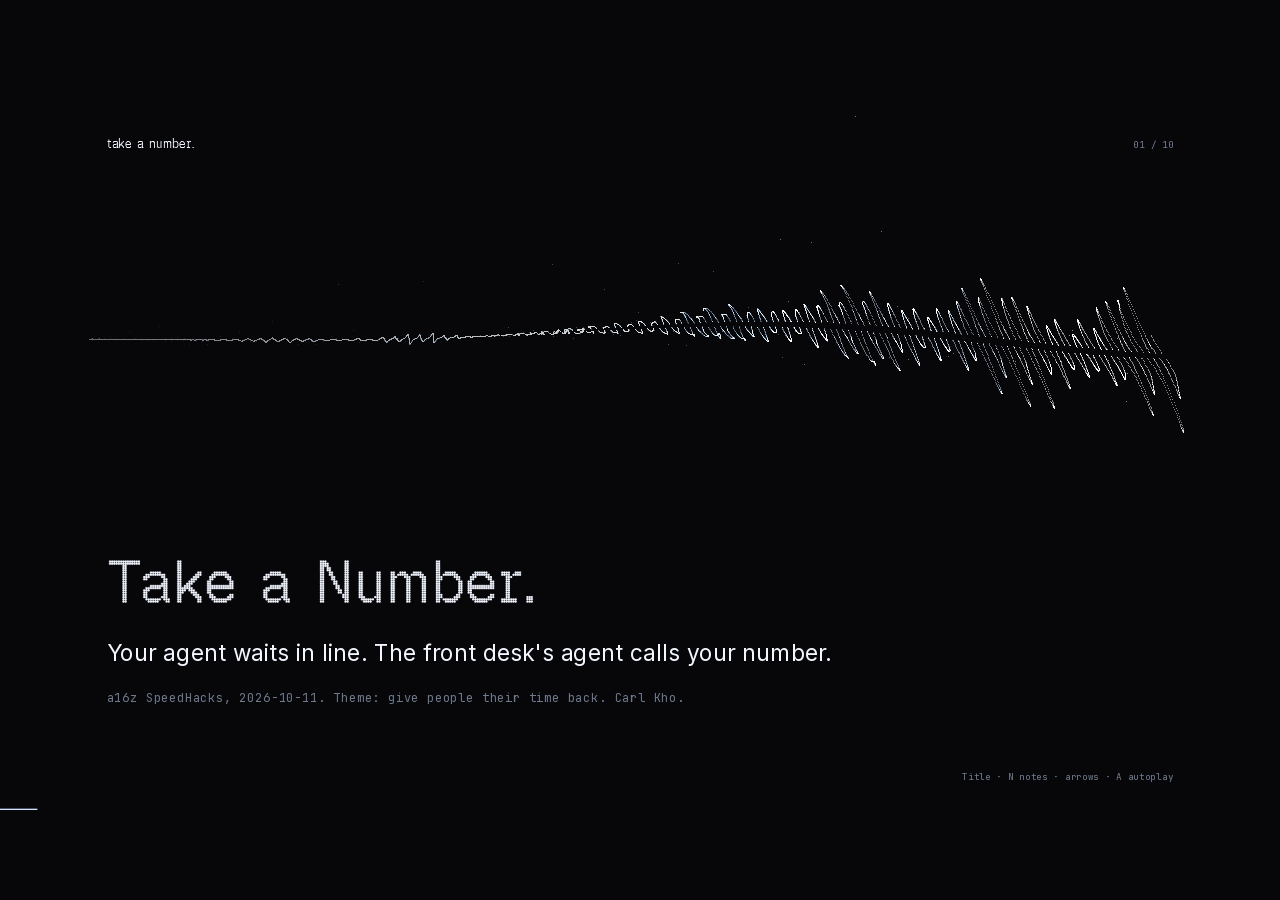
==== commit 8bcc8b42: "Pitch materials (draft): demo script, submission text, motion deck with notes and PDF" ====
--- a/deck/index.html
+++ b/deck/index.html
@@ -1121,9 +1121,9 @@
 /* ---- the partner slide reads from this table. Keep it true to the code: integrations/*.py ---- */
 /* mark: 'real' = a filled square, 'part' = a half-built square, 'none' = a ring */
 const PARTNERS=[
-  {name:'Dial',what:'texts the person one yes or no question',mark:'part',status:'coded to their API, simulated here'},
+  {name:'Dial',what:'texts the person one yes or no question',mark:'part',status:'simulated, no text sent'},
   {name:'Darwin',what:'lists the front desk where agents search',mark:'part',status:'listing built, not submitted'},
-  {name:'Keewano',what:'answers how long, and why, from the events',mark:'part',status:'seam cut, JSONL behind it'},
+  {name:'Keewano',what:'answers how long, and why, from the events',mark:'part',status:'simulated with a JSONL log'},
   {name:'Alike, Sparta',what:'',mark:'none',status:'not used'}
 ];
 
@@ -1319,7 +1319,7 @@
   const g=canvas(b);
   const w1=words(tx(b,'t h','Partner tools, as wired today.',160,170));
   const rows=PARTNERS.map((p,k)=>{const y=380+k*112;return [tx(b,'t m',p.name,220,y),tx(b,'i',p.what,720,y+16),tx(b,'px '+(p.mark==='real'?'glow':p.mark==='part'?'warn':'mute'),p.status,1380,y+22),y,p]});
-  const foot=tx(b,'i p','Each one says "simulated" on the page until its key is set.',160,890,{fontSize:'32px'});
+  const foot=tx(b,'i p','None is live yet. The page says so next to each one.',160,890,{fontSize:'32px'});
   return {seek(ms){riseWords(w1,ms,300,80,450);g.clearRect(0,0,1920,1080);
     rows.forEach(([n,w,s,y,p],k)=>{const a=1600+k*1300;const q=eo(seg(ms,a,500));n.style.opacity=q.toFixed(3);n.style.transform=`translateX(${lerp(-40,0,q).toFixed(1)}px)`;fade(w,ms,a+250,500);fade(s,ms,a+600,500);
       if(q<=0)return;const mx=164,my=y+18;
@@ -1335,9 +1335,9 @@
   const w1=words(tx(b,'t h','Point your agent',160,170)),w2=words(tx(b,'t h','at a front desk.',160,270));
   const REQ='POST /desk/a2a/take_ticket';
   const req=tx(b,'code glow','',160,500,{fontSize:'44px'});
-  const res=tx(b,'code','{ "ticket": 44, "position": 4, "lease_seconds": 60 }',160,580,{fontSize:'32px',color:'#a8b4c8'});
+  const res=tx(b,'code','{ "ticket": 44, "position": 4, "ticket_secret": "...", "lease_seconds": 60.0 }',160,580,{fontSize:'32px',color:'#a8b4c8'});
   const a1=tx(b,'i p','It waits, so you do not.',160,720,{fontSize:'44px'});
-  const a2=tx(b,'i','The ask: tell us which line to open next, and send your agent to stand in it.',160,800,{fontSize:'32px'});
+  const a2=tx(b,'i','The ask: name the line you want opened next, and send your agent to stand in it.',160,800,{fontSize:'32px'});
   const m=tx(b,'mn','github.com/CarlKho-Minerva/take-a-number',160,900);
   return {seek(ms){riseWords(w1,ms,300,80,450);riseWords(w2,ms,900,80,450);
     const n=Math.round(REQ.length*seg(ms,2000,1500));req.textContent=REQ.slice(0,n)+(n<REQ.length&&ms>=2000?'_':'');req.style.opacity=ms>=2000?'1':'0';
@@ -1354,8 +1354,8 @@
 agents:['<b>Line Sitter.</b> One per person. The model may only use listed facts and must cite their ids; plain code checks every cited id and computes calendar overlaps itself. If the model is down the sitter never accepts on its own.','<b>Front Desk.</b> One per service. The model does one job there: turn a free-text cancellation into name, date, time. Matching against the schedule is plain code and must hit exactly one appointment, or it goes to staff.','<b>Privacy.</b> The reason sentence stays on the person\'s side. The desk gets pass plus a code such as schedule_conflict or declined.'],
 run:['<b>This is the demo.</b> Corner Clinic and its people are made up. Maria cancels 3:00 PM tomorrow. Ticket 41 (Dev) is presenting at a review that overlaps, so it passes and keeps its place. Ticket 42 (Ana) accepts and confirms. Ticket 43 (Sam) is still in line.','<b>What is real in it.</b> Real HTTP between the agents on one machine, real model calls, the real line code. Timings are in the page\'s log; read them off the screen, do not quote from memory.'],
 once:['<b>Idempotent confirm.</b> The demo sends confirm twice on purpose with the same key, 0.4 s apart. The second reply says replayed: true and returns the same booking id. The page counts bookings for the slot: 1.','<b>Tests.</b> The line rules have 25 unit tests with a clock that is moved by hand (count on 2026-10-11; rerun pytest before quoting it).'],
-partners:['<b>Say it straight.</b> Dial: the code speaks their documented send and webhook shapes; a real text goes out only when the key, a from number and a demo number are all set, otherwise the page says simulated. Darwin: the listing JSON and the two curl commands are generated; nothing is submitted. Keewano: the event log sits behind one small interface with a JSONL file today; KeewanoDB Local had no public install on 2026-10-11. Alike and Sparta: not used.','<b>If a key is set before the demo,</b> change the PARTNERS table at the top of deck/src.html and rebuild, so this slide never claims more than the page shows.'],
-ask:['<b>The ask.</b> One sentence: tell us which line to open next, and point your agent at it. One POST takes a ticket.','<b>If asked what is next.</b> A second front desk that is not a clinic, a real Dial number, and a public Darwin listing so other agents can find the line.']
+partners:['<b>Say it straight.</b> None of the three is live today (checked against /demo/health on 2026-10-11). Dial: the code speaks their documented send and webhook shapes; a real text goes out only when the key, a from number and a demo number are all set, otherwise the page says simulated. Darwin: the listing JSON and the two curl commands are generated; nothing is submitted. Keewano: the event log sits behind one small interface with a JSONL file today; KeewanoDB Local had no public install on 2026-10-11. Alike and Sparta: not used.','<b>If a key is set before the demo,</b> change the PARTNERS table at the top of deck/src.html and rebuild, so this slide never claims more than the page shows.'],
+ask:['<b>The ask.</b> One sentence: name the line you want opened next, and point your agent at it. One POST takes a ticket. The reply on the slide is the real shape: a fourth agent in the demo gets ticket 44 at position 4.','<b>If asked what is next.</b> A second front desk that is not a clinic, a real Dial number, and a public Darwin listing so other agents can find the line.']
 };
 
 /* ============ engine ============ */
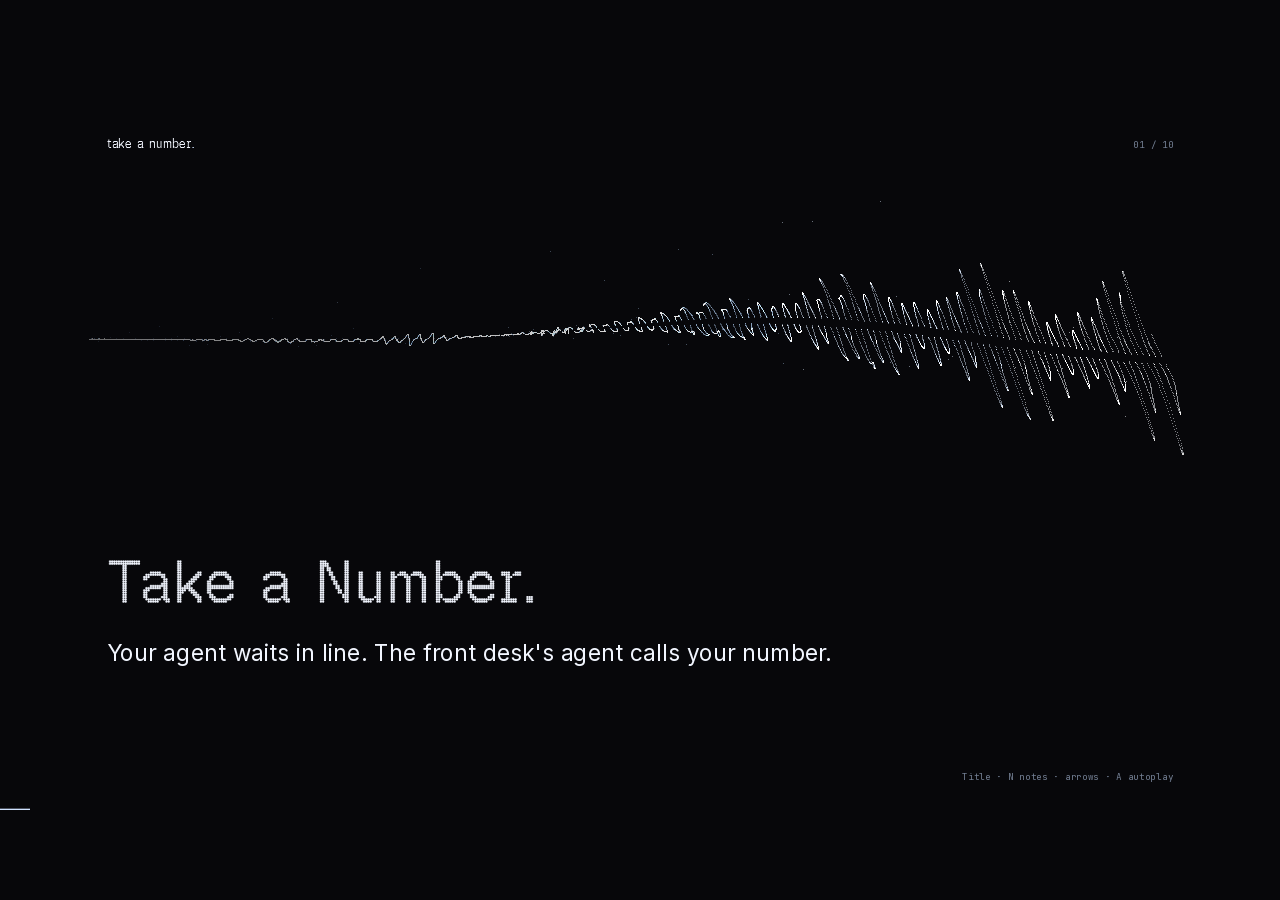
==== commit bc381b0b: "Pitch materials: match the README numbers and the real Darwin search; stop tracking slide screenshot" ====
--- a/deck/index.html
+++ b/deck/index.html
@@ -1119,11 +1119,11 @@
 const pad=n=>String(n).padStart(2,'0');
 
 /* ---- the partner slide reads from this table. Keep it true to the code: integrations/*.py ---- */
-/* mark: 'real' = a filled square, 'part' = a half-built square, 'none' = a ring */
+/* mark: 'real' = a filled square (live), 'half' = a half-filled square (one part is a real call), 'none' = a ring (not live) */
 const PARTNERS=[
-  {name:'Dial',what:'texts the person one yes or no question',mark:'part',status:'simulated, no text sent'},
-  {name:'Darwin',what:'lists the front desk where agents search',mark:'part',status:'listing built, not submitted'},
-  {name:'Keewano',what:'answers how long, and why, from the events',mark:'part',status:'simulated with a JSONL log'},
+  {name:'Dial',what:'texts the person one yes or no question',mark:'none',status:'simulated, no text sent'},
+  {name:'Darwin',what:'lists the front desk where agents search',mark:'half',status:'search is real, listing not sent'},
+  {name:'Keewano',what:'answers how long, and why, from the events',mark:'none',status:'simulated with a JSONL log'},
   {name:'Alike, Sparta',what:'',mark:'none',status:'not used'}
 ];
 
@@ -1314,17 +1314,17 @@
     fade(bk,ms,4000,400);fade(foot,ms,6600,700)}}
 }});
 
-/* 09 partner tools, as wired: a filled square is live, a half square is built but not live, a ring is not used */
+/* 09 partner tools, as wired: a filled square is live, a half square means one part is a real call, a ring is not live */
 BEATS.push({id:'partners',name:'Partner tools',dur:9500,build(b){
   const g=canvas(b);
   const w1=words(tx(b,'t h','Partner tools, as wired today.',160,170));
-  const rows=PARTNERS.map((p,k)=>{const y=380+k*112;return [tx(b,'t m',p.name,220,y),tx(b,'i',p.what,720,y+16),tx(b,'px '+(p.mark==='real'?'glow':p.mark==='part'?'warn':'mute'),p.status,1380,y+22),y,p]});
-  const foot=tx(b,'i p','None is live yet. The page says so next to each one.',160,890,{fontSize:'32px'});
+  const rows=PARTNERS.map((p,k)=>{const y=380+k*112;return [tx(b,'t m',p.name,220,y),tx(b,'i',p.what,720,y+16),tx(b,'px '+(p.mark==='real'?'glow':p.mark==='half'?'warn':'mute'),p.status,1380,y+22),y,p]});
+  const foot=tx(b,'i p','One real call so far: the Darwin search. No text has been sent.',160,890,{fontSize:'32px'});
   return {seek(ms){riseWords(w1,ms,300,80,450);g.clearRect(0,0,1920,1080);
     rows.forEach(([n,w,s,y,p],k)=>{const a=1600+k*1300;const q=eo(seg(ms,a,500));n.style.opacity=q.toFixed(3);n.style.transform=`translateX(${lerp(-40,0,q).toFixed(1)}px)`;fade(w,ms,a+250,500);fade(s,ms,a+600,500);
       if(q<=0)return;const mx=164,my=y+18;
       if(p.mark==='real')block(g,mx,my,28,28,GLOW,.95*q,4,2);
-      else if(p.mark==='part'){box(g,mx,my,28,28,WARN,.95*q,1);block(g,mx+2,my+14,26,14,WARN,.9*q,4,2)}
+      else if(p.mark==='half'){box(g,mx,my,28,28,WARN,.95*q,1);block(g,mx+2,my+14,26,14,WARN,.9*q,4,2)}
       else drect(g,mx,my,28,28,MUTE,.8*q,7);
       if(k>0)dline(g,160,y-22,1760,y-22,MUTE,.3*q,12)});
     fade(foot,ms,7400,700)}}
@@ -1347,14 +1347,14 @@
 /* ---- presenter notes: every number lives here, never on a slide. Mirrors deck/NOTES.md ---- */
 const NOTES={
 title:['<b>0:00.</b> Say the plain sentence, nothing else: "Your agent waits in line for you, and the front desk\'s agent calls your number." Then go straight to the story.'],
-story:['<b>Told by the agent, not by Carl.</b> Read it as the agent\'s account. Facts only: 2026-09-28, he asked his agent to pick volunteer shifts for a conference. It recommended shifts and stopped, waiting for him to click. He went to sleep. By morning the three shifts he wanted were gone.','<b>Last line.</b> He wrote the rule down so no later agent would repeat it. That rule is the product: do not stop one step short of the line.'],
+story:['<b>Told by the agent, not by Carl.</b> Read it as the agent\'s account. Facts only: 2026-09-28, he asked his agent to pick volunteer shifts for a conference. It recommended shifts and stopped, waiting for him to click. He went to sleep. By morning the three shifts he wanted were gone.','<b>Last line.</b> He wrote the rule down so no later agent would repeat it. Stop there. Do not say what the rule says or add detail; the slide carries every fact that may be used.'],
 line:['<b>The general case.</b> Clinics, the DMV, a restaurant, a volunteer roster. Finding the slot is solved. Standing in the line until one frees up is still a person refreshing a page.'],
 ticket:['<b>Five verbs, one ticket.</b> take_ticket returns a number, a position and a ticket secret. position says how many are ahead. offer is pushed by the desk to the agent\'s own URL. accept holds the slot, it does not book. pass gives the slot to the next ticket and keeps your place. confirm books and carries an idempotency key.','<b>Numbers.</b> Tickets start at 41 in the demo. One ticket per agent; asking twice returns the ticket you already hold.'],
-lease:['<b>The backend idea, named once.</b> A queue with leases and visibility timeouts. Default lease 60 s (the page can set 0.5 to 600 s). A sweeper checks every 250 ms. A lease that runs out is a miss; after 2 misses the ticket is marked no_show and leaves the line.','<b>Why a lease.</b> Without it one slow agent blocks the slot for everyone behind it.'],
+lease:['<b>The backend idea, named once.</b> A queue with leases and visibility timeouts. Default lease 60 s (the page offers 60 or 10; the API accepts 0.5 to 600). A sweeper checks every 250 ms. A lease that runs out is a miss; after 2 misses the ticket is marked no_show and leaves the line.','<b>Why a lease.</b> Without it one slow agent blocks the slot for everyone behind it.'],
 agents:['<b>Line Sitter.</b> One per person. The model may only use listed facts and must cite their ids; plain code checks every cited id and computes calendar overlaps itself. If the model is down the sitter never accepts on its own.','<b>Front Desk.</b> One per service. The model does one job there: turn a free-text cancellation into name, date, time. Matching against the schedule is plain code and must hit exactly one appointment, or it goes to staff.','<b>Privacy.</b> The reason sentence stays on the person\'s side. The desk gets pass plus a code such as schedule_conflict or declined.'],
-run:['<b>This is the demo.</b> Corner Clinic and its people are made up. Maria cancels 3:00 PM tomorrow. Ticket 41 (Dev) is presenting at a review that overlaps, so it passes and keeps its place. Ticket 42 (Ana) accepts and confirms. Ticket 43 (Sam) is still in line.','<b>What is real in it.</b> Real HTTP between the agents on one machine, real model calls, the real line code. Timings are in the page\'s log; read them off the screen, do not quote from memory.'],
-once:['<b>Idempotent confirm.</b> The demo sends confirm twice on purpose with the same key, 0.4 s apart. The second reply says replayed: true and returns the same booking id. The page counts bookings for the slot: 1.','<b>Tests.</b> The line rules have 25 unit tests with a clock that is moved by hand (count on 2026-10-11; rerun pytest before quoting it).'],
-partners:['<b>Say it straight.</b> None of the three is live today (checked against /demo/health on 2026-10-11). Dial: the code speaks their documented send and webhook shapes; a real text goes out only when the key, a from number and a demo number are all set, otherwise the page says simulated. Darwin: the listing JSON and the two curl commands are generated; nothing is submitted. Keewano: the event log sits behind one small interface with a JSONL file today; KeewanoDB Local had no public install on 2026-10-11. Alike and Sparta: not used.','<b>If a key is set before the demo,</b> change the PARTNERS table at the top of deck/src.html and rebuild, so this slide never claims more than the page shows.'],
+run:['<b>This is the demo.</b> Corner Clinic and its people are made up. Maria cancels 3:00 PM tomorrow. Ticket 41 (Dev) is presenting at a review that overlaps, so it passes and keeps its place. Ticket 42 (Ana) accepts and confirms. Ticket 43 (Sam) is still in line.','<b>What is real in it.</b> Real HTTP between the agents on one machine, real model calls, the real line code. Measured over 7 live runs on 2026-10-11: message to booking took a median of 4.7 s (3.6 to 5.5), and one offer round 1.5 s, of which the protocol itself was 16 ms. Source: scripts/latency.py and the README.'],
+once:['<b>Idempotent confirm.</b> The demo sends confirm twice on purpose with the same key, 0.4 s apart. The second reply says replayed: true and returns the same booking id. The page counts bookings for the slot: 1.','<b>Tests.</b> 49 tests pass with no network, 25 of them on the queue alone, with a clock that is moved by hand (count on 2026-10-11; rerun pytest before quoting it).'],
+partners:['<b>Say it straight.</b> Checked against /demo/health, the README and the page on 2026-10-11. Dial: the code speaks their documented send and webhook shapes, but no real text has ever been sent; one goes out only when the key, a from number and a demo number are all set, otherwise the page says simulated. Darwin: the page makes one real, keyless search call and shows the result (on build day: no eligible match); the listing JSON and the two curl commands are generated and nothing is submitted. Keewano: the event log sits behind one small interface with a JSONL file today; KeewanoDB Local had no public install on 2026-10-11. Alike and Sparta: not used.','<b>If a key is set before the demo,</b> change the PARTNERS table at the top of deck/src.html and rebuild, so this slide never claims more than the page shows.'],
 ask:['<b>The ask.</b> One sentence: name the line you want opened next, and point your agent at it. One POST takes a ticket. The reply on the slide is the real shape: a fourth agent in the demo gets ticket 44 at position 4.','<b>If asked what is next.</b> A second front desk that is not a clinic, a real Dial number, and a public Darwin listing so other agents can find the line.']
 };
 
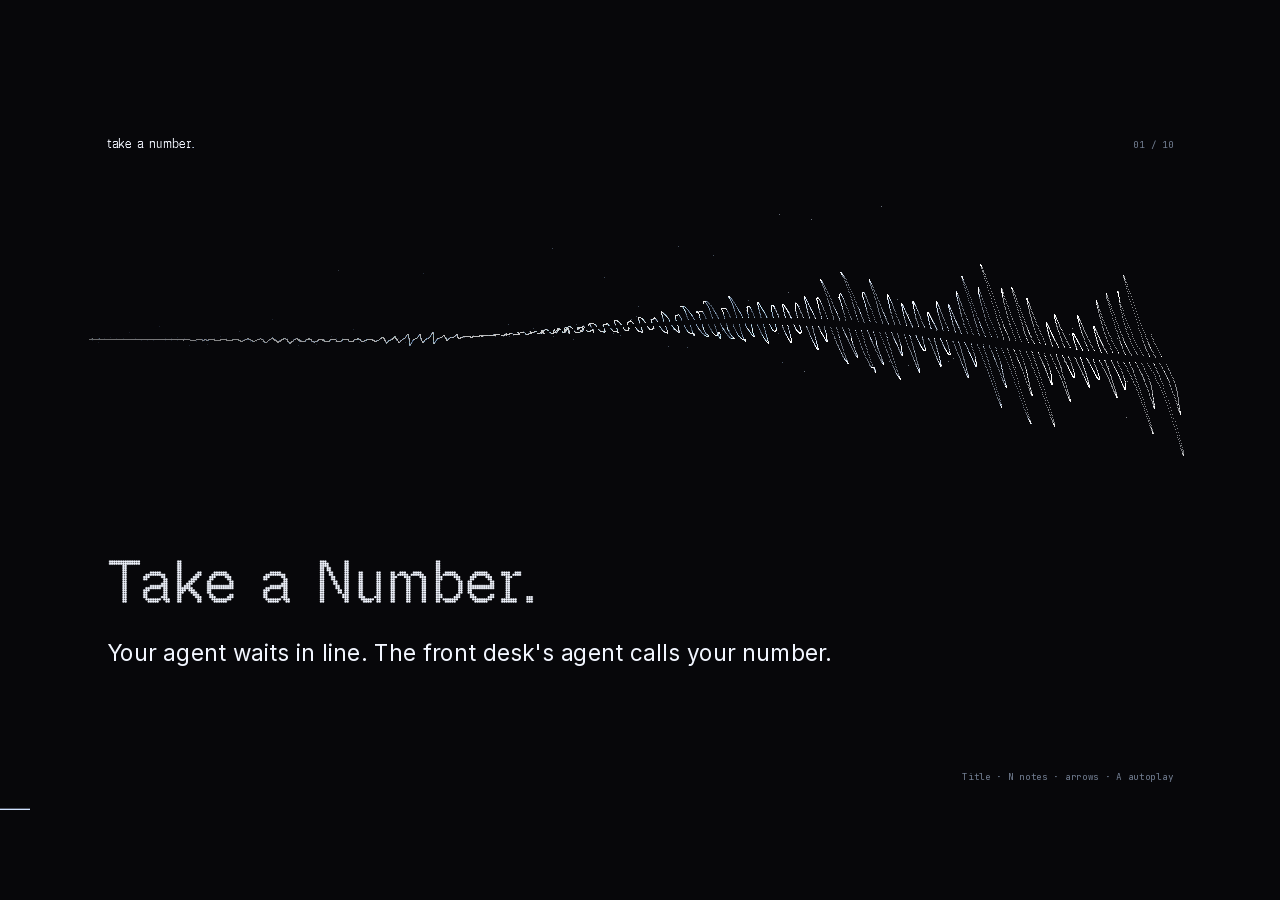
==== commit ab22e469: "Silent captioned demo video from the Replay page, with its render script and captions; notes on how " ====
--- a/deck/index.html
+++ b/deck/index.html
@@ -1353,7 +1353,7 @@
 lease:['<b>The backend idea, named once.</b> A queue with leases and visibility timeouts. Default lease 60 s (the page offers 60 or 10; the API accepts 0.5 to 600). A sweeper checks every 250 ms. A lease that runs out is a miss; after 2 misses the ticket is marked no_show and leaves the line.','<b>Why a lease.</b> Without it one slow agent blocks the slot for everyone behind it.'],
 agents:['<b>Line Sitter.</b> One per person. The model may only use listed facts and must cite their ids; plain code checks every cited id and computes calendar overlaps itself. If the model is down the sitter never accepts on its own.','<b>Front Desk.</b> One per service. The model does one job there: turn a free-text cancellation into name, date, time. Matching against the schedule is plain code and must hit exactly one appointment, or it goes to staff.','<b>Privacy.</b> The reason sentence stays on the person\'s side. The desk gets pass plus a code such as schedule_conflict or declined.'],
 run:['<b>This is the demo.</b> Corner Clinic and its people are made up. Maria cancels 3:00 PM tomorrow. Ticket 41 (Dev) is presenting at a review that overlaps, so it passes and keeps its place. Ticket 42 (Ana) accepts and confirms. Ticket 43 (Sam) is still in line.','<b>What is real in it.</b> Real HTTP between the agents on one machine, real model calls, the real line code. Measured over 7 live runs on 2026-10-11: message to booking took a median of 4.7 s (3.6 to 5.5), and one offer round 1.5 s, of which the protocol itself was 16 ms. Source: scripts/latency.py and the README.'],
-once:['<b>Idempotent confirm.</b> The demo sends confirm twice on purpose with the same key, 0.4 s apart. The second reply says replayed: true and returns the same booking id. The page counts bookings for the slot: 1.','<b>Tests.</b> 49 tests pass with no network, 25 of them on the queue alone, with a clock that is moved by hand (count on 2026-10-11; rerun pytest before quoting it).'],
+once:['<b>Idempotent confirm.</b> The demo sends confirm twice on purpose with the same key, 0.4 s apart. The second reply says replayed: true and returns the same booking id. The page counts bookings for the slot: 1.','<b>Tests.</b> 55 tests passed with no network at the last check on 2026-10-11, about half on the queue alone, with a clock that is moved by hand. Rerun pytest before quoting a count.'],
 partners:['<b>Say it straight.</b> Checked against /demo/health, the README and the page on 2026-10-11. Dial: the code speaks their documented send and webhook shapes, but no real text has ever been sent; one goes out only when the key, a from number and a demo number are all set, otherwise the page says simulated. Darwin: the page makes one real, keyless search call and shows the result (on build day: no eligible match); the listing JSON and the two curl commands are generated and nothing is submitted. Keewano: the event log sits behind one small interface with a JSONL file today; KeewanoDB Local had no public install on 2026-10-11. Alike and Sparta: not used.','<b>If a key is set before the demo,</b> change the PARTNERS table at the top of deck/src.html and rebuild, so this slide never claims more than the page shows.'],
 ask:['<b>The ask.</b> One sentence: name the line you want opened next, and point your agent at it. One POST takes a ticket. The reply on the slide is the real shape: a fourth agent in the demo gets ticket 44 at position 4.','<b>If asked what is next.</b> A second front desk that is not a clinic, a real Dial number, and a public Darwin listing so other agents can find the line.']
 };
